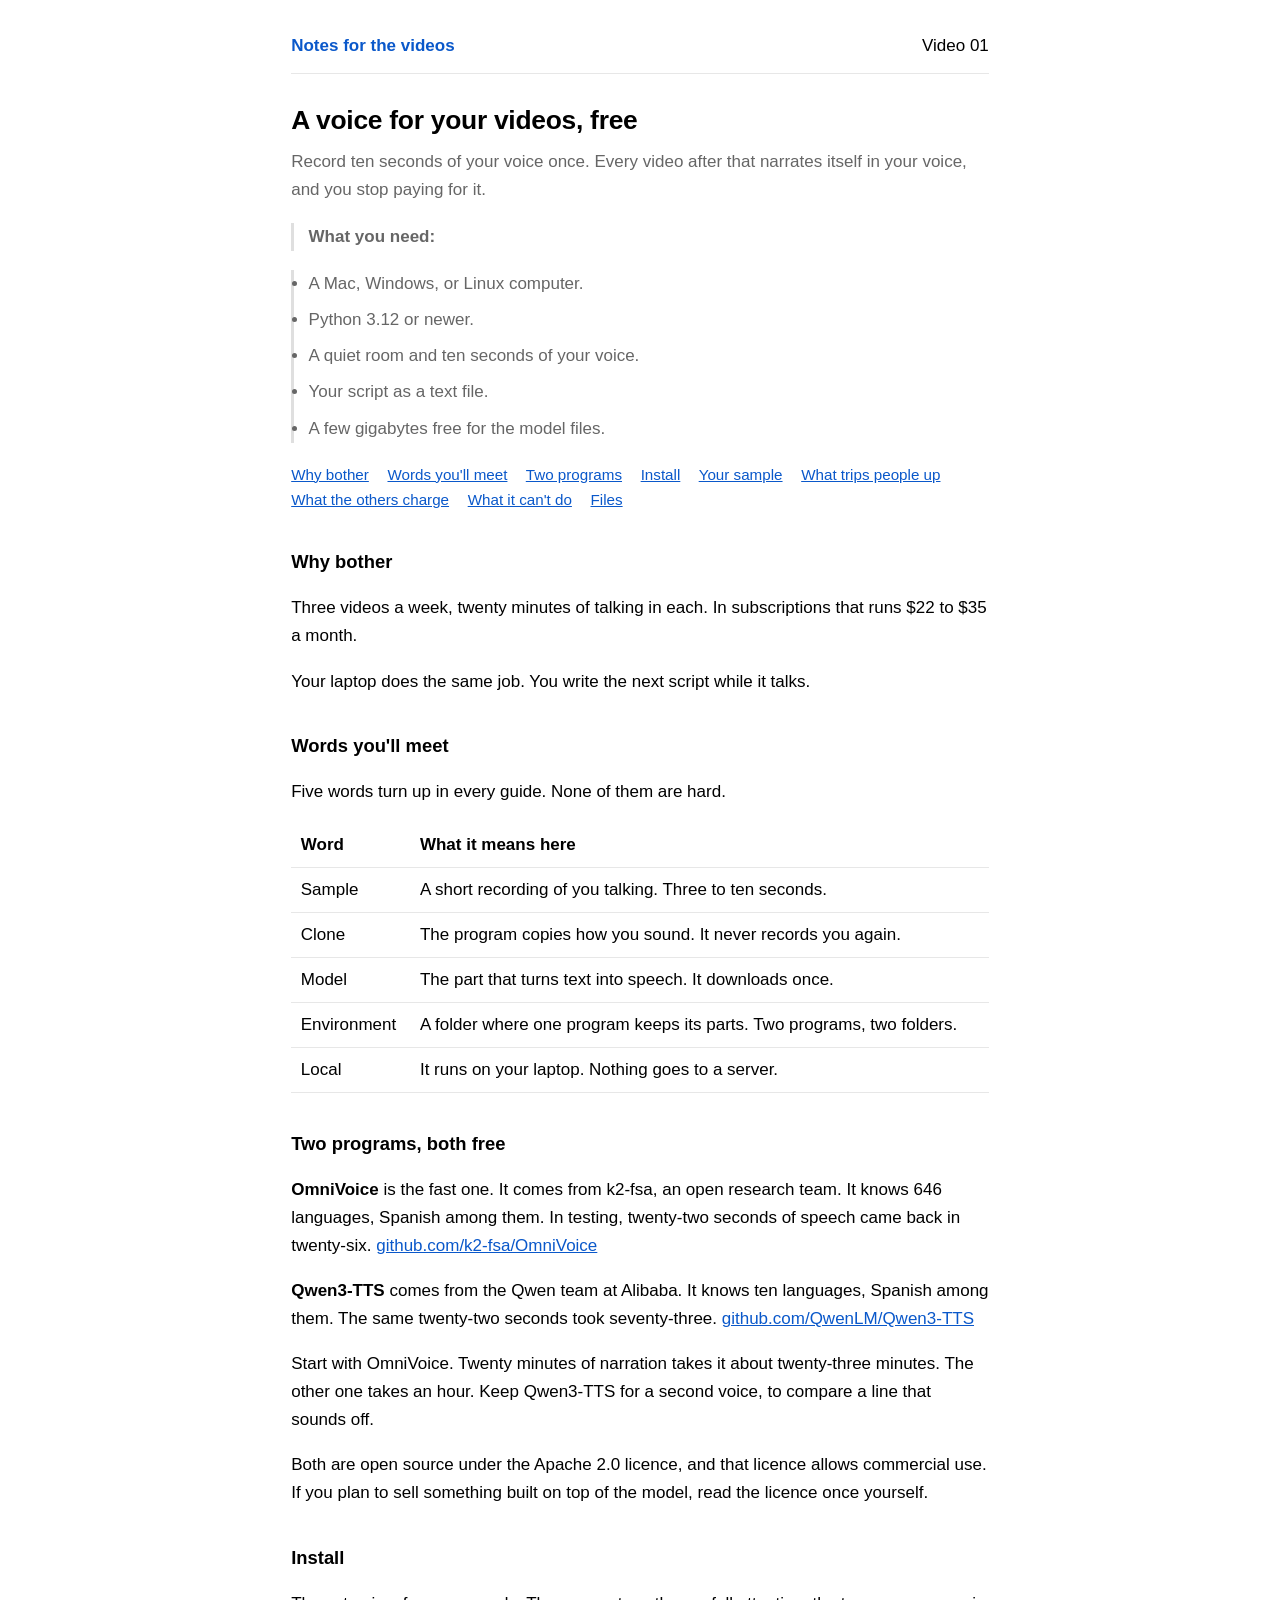
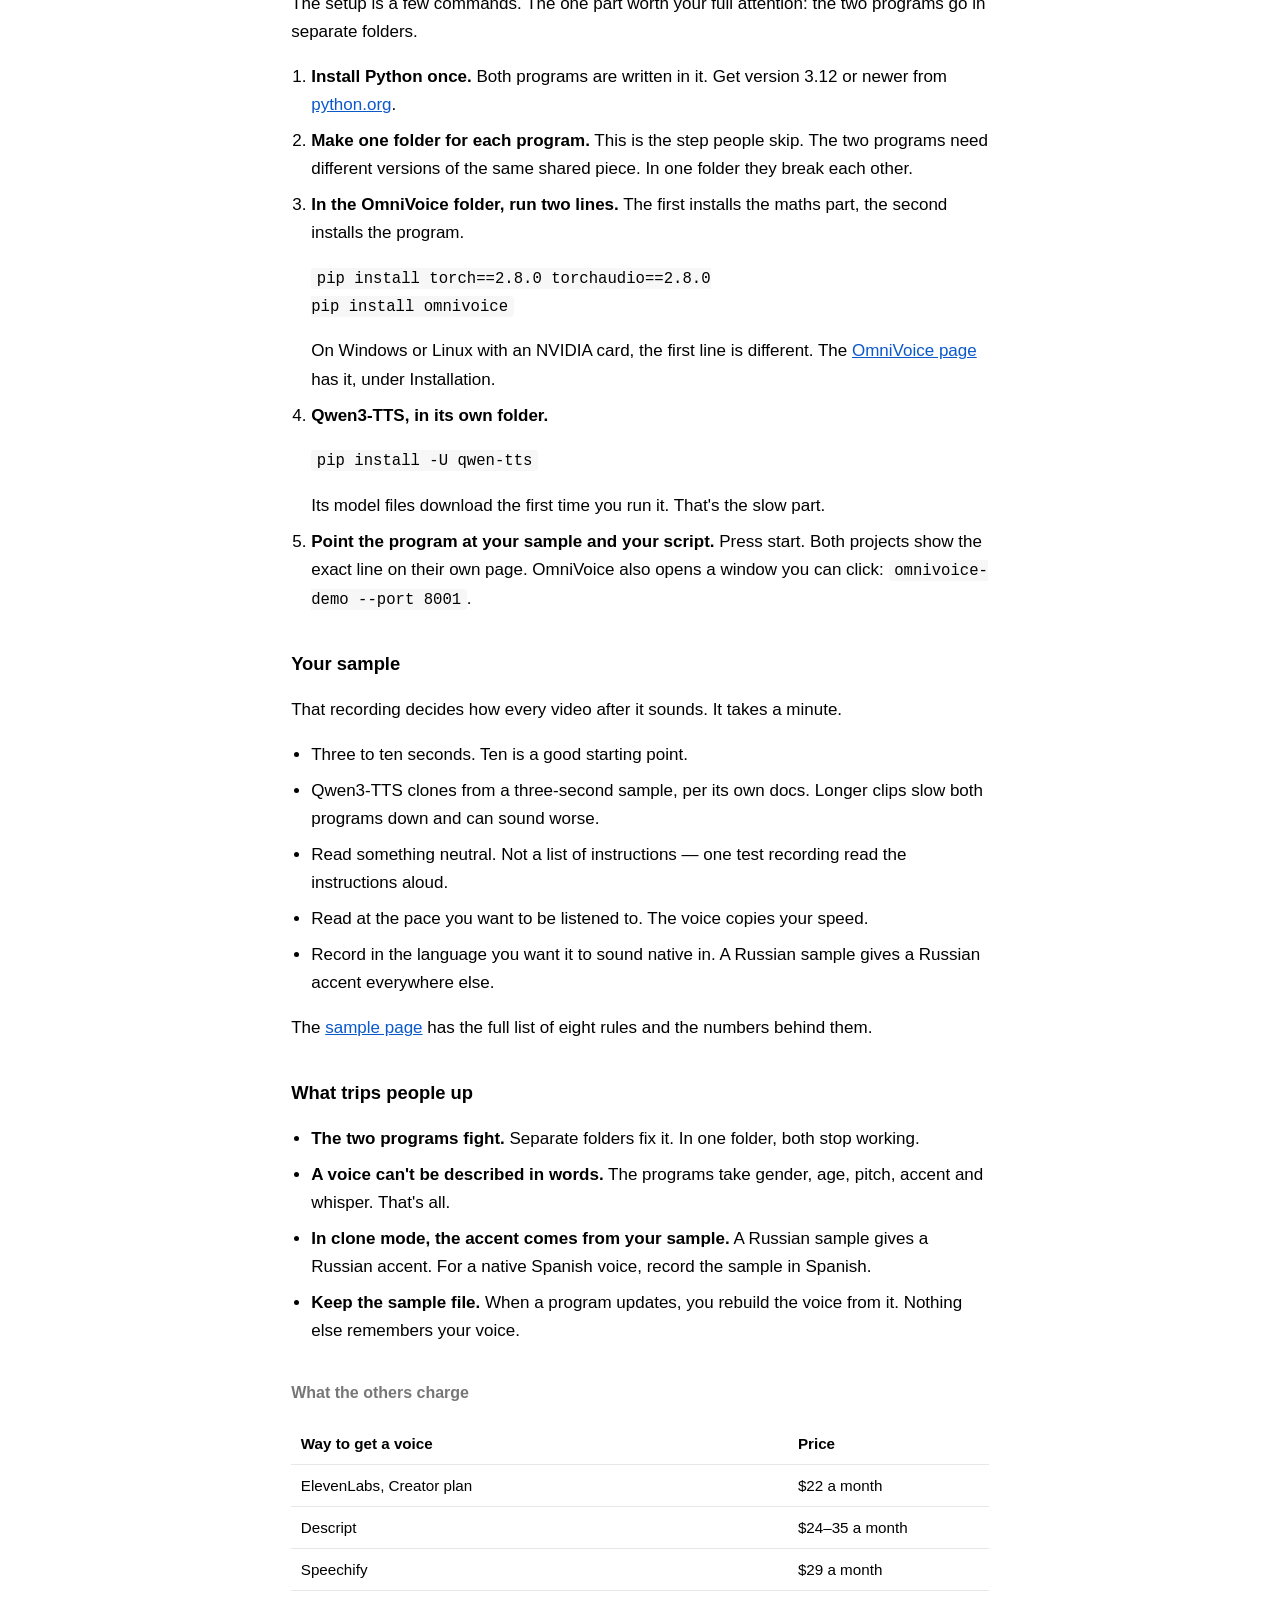
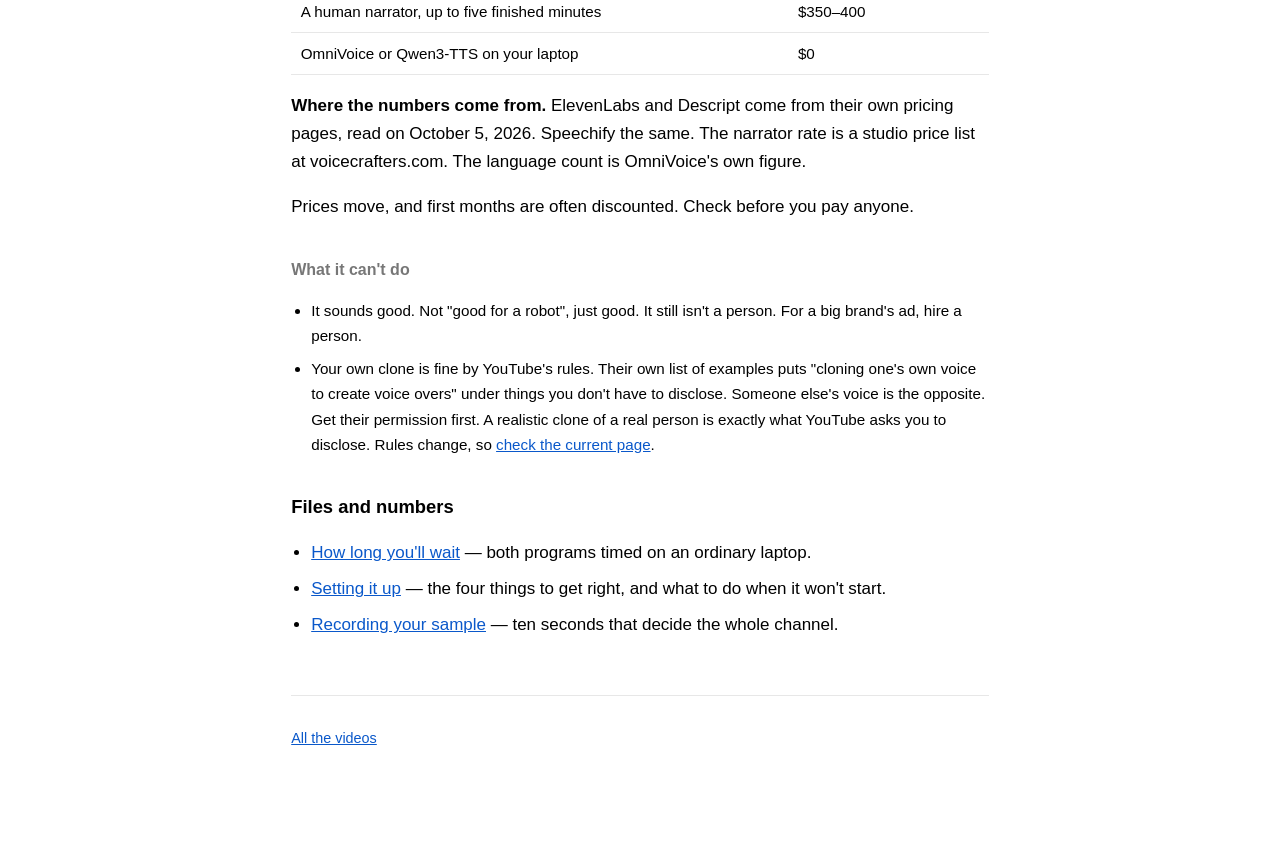
==== v/01-local-voice/index.html @ dc4ec2ea "Licence line: say what Apache 2.0 allows instead of a flat promise" ====
<!DOCTYPE html>
<html lang="en">
<head>
<meta charset="utf-8">
<meta name="viewport" content="width=device-width, initial-scale=1">
<title>A voice for your videos, free</title>
<meta name="description" content="Record ten seconds of your voice once. Every video after that narrates itself in your voice, with no monthly fee.">
<link rel="stylesheet" href="../../style.css">
</head>
<body>
<header class="site">
  <a class="home" href="../../">Notes for the videos</a>
  <span class="lead">Video 01</span>
</header>

<h1>A voice for your videos, free</h1>
<p class="lead">Record ten seconds of your voice once. Every video after that narrates itself in your
voice, and you stop paying for it.</p>

<p class="note"><strong>What you need:</strong></p>
<ul class="note">
  <li>A Mac, Windows, or Linux computer.</li>
  <li>Python 3.12 or newer.</li>
  <li>A quiet room and ten seconds of your voice.</li>
  <li>Your script as a text file.</li>
  <li>A few gigabytes free for the model files.</li>
</ul>

<nav class="toc">
  <a href="#why">Why bother</a>
  <a href="#words">Words you'll meet</a>
  <a href="#programs">Two programs</a>
  <a href="#install">Install</a>
  <a href="#sample">Your sample</a>
  <a href="#trip">What trips people up</a>
  <a href="#money">What the others charge</a>
  <a href="#cant">What it can't do</a>
  <a href="#files">Files</a>
</nav>

<h2 id="why">Why bother</h2>
<p>Three videos a week, twenty minutes of talking in each. In subscriptions that runs $22 to $35 a
month.</p>
<p>Your laptop does the same job. You write the next script while it talks.</p>

<h2 id="words">Words you'll meet</h2>
<p>Five words turn up in every guide. None of them are hard.</p>
<table>
  <tr><th>Word</th><th>What it means here</th></tr>
  <tr><td>Sample</td><td>A short recording of you talking. Three to ten seconds.</td></tr>
  <tr><td>Clone</td><td>The program copies how you sound. It never records you again.</td></tr>
  <tr><td>Model</td><td>The part that turns text into speech. It downloads once.</td></tr>
  <tr><td>Environment</td><td>A folder where one program keeps its parts. Two programs, two folders.</td></tr>
  <tr><td>Local</td><td>It runs on your laptop. Nothing goes to a server.</td></tr>
</table>

<h2 id="programs">Two programs, both free</h2>
<p><strong>OmniVoice</strong> is the fast one. It comes from k2-fsa, an open research team. It knows
646 languages, Spanish among them. In testing, twenty-two seconds of speech came back in twenty-six.
<a href="https://github.com/k2-fsa/OmniVoice">github.com/k2-fsa/OmniVoice</a></p>
<p><strong>Qwen3-TTS</strong> comes from the Qwen team at Alibaba. It knows ten languages, Spanish
among them. The same twenty-two seconds took seventy-three.
<a href="https://github.com/QwenLM/Qwen3-TTS">github.com/QwenLM/Qwen3-TTS</a></p>
<p>Start with OmniVoice. Twenty minutes of narration takes it about twenty-three minutes. The other
one takes an hour. Keep Qwen3-TTS for a second voice, to compare a line that sounds off.</p>
<p>Both are open source under the Apache 2.0 licence, and that licence allows commercial use. If you plan to sell something built on top of the model, read the licence once yourself.</p>

<h2 id="install">Install</h2>
<p>The setup is a few commands. The one part worth your full attention: the two programs go in separate folders.</p>
<ol>
  <li><strong>Install Python once.</strong> Both programs are written in it. Get version 3.12 or newer
      from <a href="https://www.python.org/downloads/">python.org</a>.</li>
  <li><strong>Make one folder for each program.</strong> This is the step people skip. The two programs
      need different versions of the same shared piece. In one folder they break each other.</li>
  <li><strong>In the OmniVoice folder, run two lines.</strong> The first installs the maths part, the
      second installs the program.
      <pre><code>pip install torch==2.8.0 torchaudio==2.8.0
pip install omnivoice</code></pre>
      On Windows or Linux with an NVIDIA card, the first line is different. The
      <a href="https://github.com/k2-fsa/OmniVoice">OmniVoice page</a> has it, under Installation.</li>
  <li><strong>Qwen3-TTS, in its own folder.</strong>
      <pre><code>pip install -U qwen-tts</code></pre>
      Its model files download the first time you run it. That's the slow part.</li>
  <li><strong>Point the program at your sample and your script.</strong> Press start. Both projects show the exact line on their own page. OmniVoice also opens a window you can click: <code>omnivoice-demo --port 8001</code>.</li>
</ol>

<h2 id="sample">Your sample</h2>
<p>That recording decides how every video after it sounds. It takes a minute.</p>
<ul>
  <li>Three to ten seconds. Ten is a good starting point.</li>
  <li>Qwen3-TTS clones from a three-second sample, per its own docs. Longer clips slow both programs
      down and can sound worse.</li>
  <li>Read something neutral. Not a list of instructions — one test recording read the instructions
      aloud.</li>
  <li>Read at the pace you want to be listened to. The voice copies your speed.</li>
  <li>Record in the language you want it to sound native in. A Russian sample gives a Russian accent
      everywhere else.</li>
</ul>
<p>The <a href="files/voice-clone.html">sample page</a> has the full list of eight rules and the numbers
behind them.</p>

<h2 id="trip">What trips people up</h2>
<ul>
  <li><strong>The two programs fight.</strong> Separate folders fix it. In one folder, both stop
      working.</li>
  <li><strong>A voice can't be described in words.</strong> The programs take gender, age, pitch,
      accent and whisper. That's all.</li>
  <li><strong>In clone mode, the accent comes from your sample.</strong> A Russian sample gives a Russian accent. For a native Spanish voice, record the sample in Spanish.</li>
  <li><strong>Keep the sample file.</strong> When a program updates, you rebuild the voice from it.
      Nothing else remembers your voice.</li>
</ul>

<h2 id="money" class="minor">What the others charge</h2>
<table>
  <tr><th>Way to get a voice</th><th>Price</th></tr>
  <tr><td>ElevenLabs, Creator plan</td><td>$22 a month</td></tr>
  <tr><td>Descript</td><td>$24–35 a month</td></tr>
  <tr><td>Speechify</td><td>$29 a month</td></tr>
  <tr><td>A human narrator, up to five finished minutes</td><td>$350–400</td></tr>
  <tr><td>OmniVoice or Qwen3-TTS on your laptop</td><td>$0</td></tr>
</table>
<p><strong>Where the numbers come from.</strong> ElevenLabs and Descript come from their own pricing
pages, read on October 5, 2026. Speechify the same. The narrator rate is a studio price list at
voicecrafters.com. The language count is OmniVoice's own figure.</p>
<p>Prices move, and first months are often discounted. Check before you pay anyone.</p>

<h2 id="cant" class="minor">What it can't do</h2>
<ul>
  <li>It sounds good. Not "good for a robot", just good. It still isn't a person. For a big brand's
      ad, hire a person.</li>
  <li>Your own clone is fine by YouTube's rules. Their own list of examples puts "cloning one's own
      voice to create voice overs" under things you don't have to disclose. Someone else's voice is the
      opposite. Get their permission first. A realistic clone of a real person is exactly what
      YouTube asks you to disclose. Rules change, so
      <a href="https://support.google.com/youtube/answer/14328491">check the current page</a>.</li>
</ul>

<h2 id="files">Files and numbers</h2>
<ul>
  <li><a href="files/measurements.html">How long you'll wait</a> — both programs timed on an ordinary laptop.</li>
  <li><a href="files/setup.html">Setting it up</a> — the four things to get right, and what to do when it won't start.</li>
  <li><a href="files/voice-clone.html">Recording your sample</a> — ten seconds that decide the whole channel.</li>
</ul>

<footer class="site">
  <p><a href="../../">All the videos</a></p>
</footer>
</body>
</html>
---- style.css ----
/* Shared styles for the video pages */
:root { color-scheme: light dark; }
* { box-sizing: border-box; }
body { margin: 0 auto; max-width: 46rem; padding: 2rem 1.2rem 5rem;
       font: 17px/1.65 -apple-system, BlinkMacSystemFont, "Segoe UI", Roboto, sans-serif; }
h1 { font-size: 1.65rem; margin: 0 0 .3rem; letter-spacing: -.01em; }
h2 { font-size: 1.15rem; margin-top: 2.2rem; }
p.lead { color: #666; margin-top: .2rem; }
table { border-collapse: collapse; width: 100%; margin: 1rem 0; }
th, td { text-align: left; padding: .5rem .6rem; border-bottom: 1px solid #8883; }
th { font-weight: 600; }
code { background: #8881; padding: .1rem .35rem; border-radius: .25rem; font-size: .92em; }
h2.minor { font-size: 1rem; color: #777; }
h2.minor + p, h2.minor + table, h2.minor + ul { font-size: .95rem; }
.note { border-left: 3px solid #8884; padding-left: .9rem; color: #666; margin: 1.2rem 0; }
a { color: #0a58ca; }
ul, ol { padding-left: 1.25rem; }
li { margin: .5rem 0; }
header.site { display: flex; align-items: baseline; justify-content: space-between;
              gap: 1rem; flex-wrap: wrap; border-bottom: 1px solid #8883;
              padding-bottom: .8rem; margin-bottom: 1.6rem; }
header.site a.home { text-decoration: none; font-weight: 600; }
nav.toc { margin: 1.2rem 0 0; font-size: .95rem; color: #666; }
nav.toc a { margin-right: .9rem; white-space: nowrap; }
ul.cards { list-style: none; padding: 0; }
ul.cards li { border: 1px solid #8883; border-radius: .6rem; padding: 1rem 1.1rem; margin: 0 0 .9rem; }
ul.cards a { font-weight: 600; text-decoration: none; }
ul.cards p { margin: .35rem 0 0; color: #666; }
input.search { width: 100%; padding: .6rem .8rem; font: inherit; border: 1px solid #8885;
               border-radius: .5rem; background: transparent; color: inherit; margin: .2rem 0 1.2rem; }
.empty { color: #666; display: none; }
footer.site { margin-top: 3.5rem; padding-top: 1rem; border-top: 1px solid #8883;
              font-size: .9rem; color: #666; }
@media (prefers-color-scheme: dark) {
  body { background: #16181c; color: #e8e8e8; }
  h2.minor { color: #9aa0a6; }
  p.lead, .note, nav.toc, ul.cards p, .empty, footer.site { color: #9aa0a6; }
  a { color: #7ab8ff; }
}
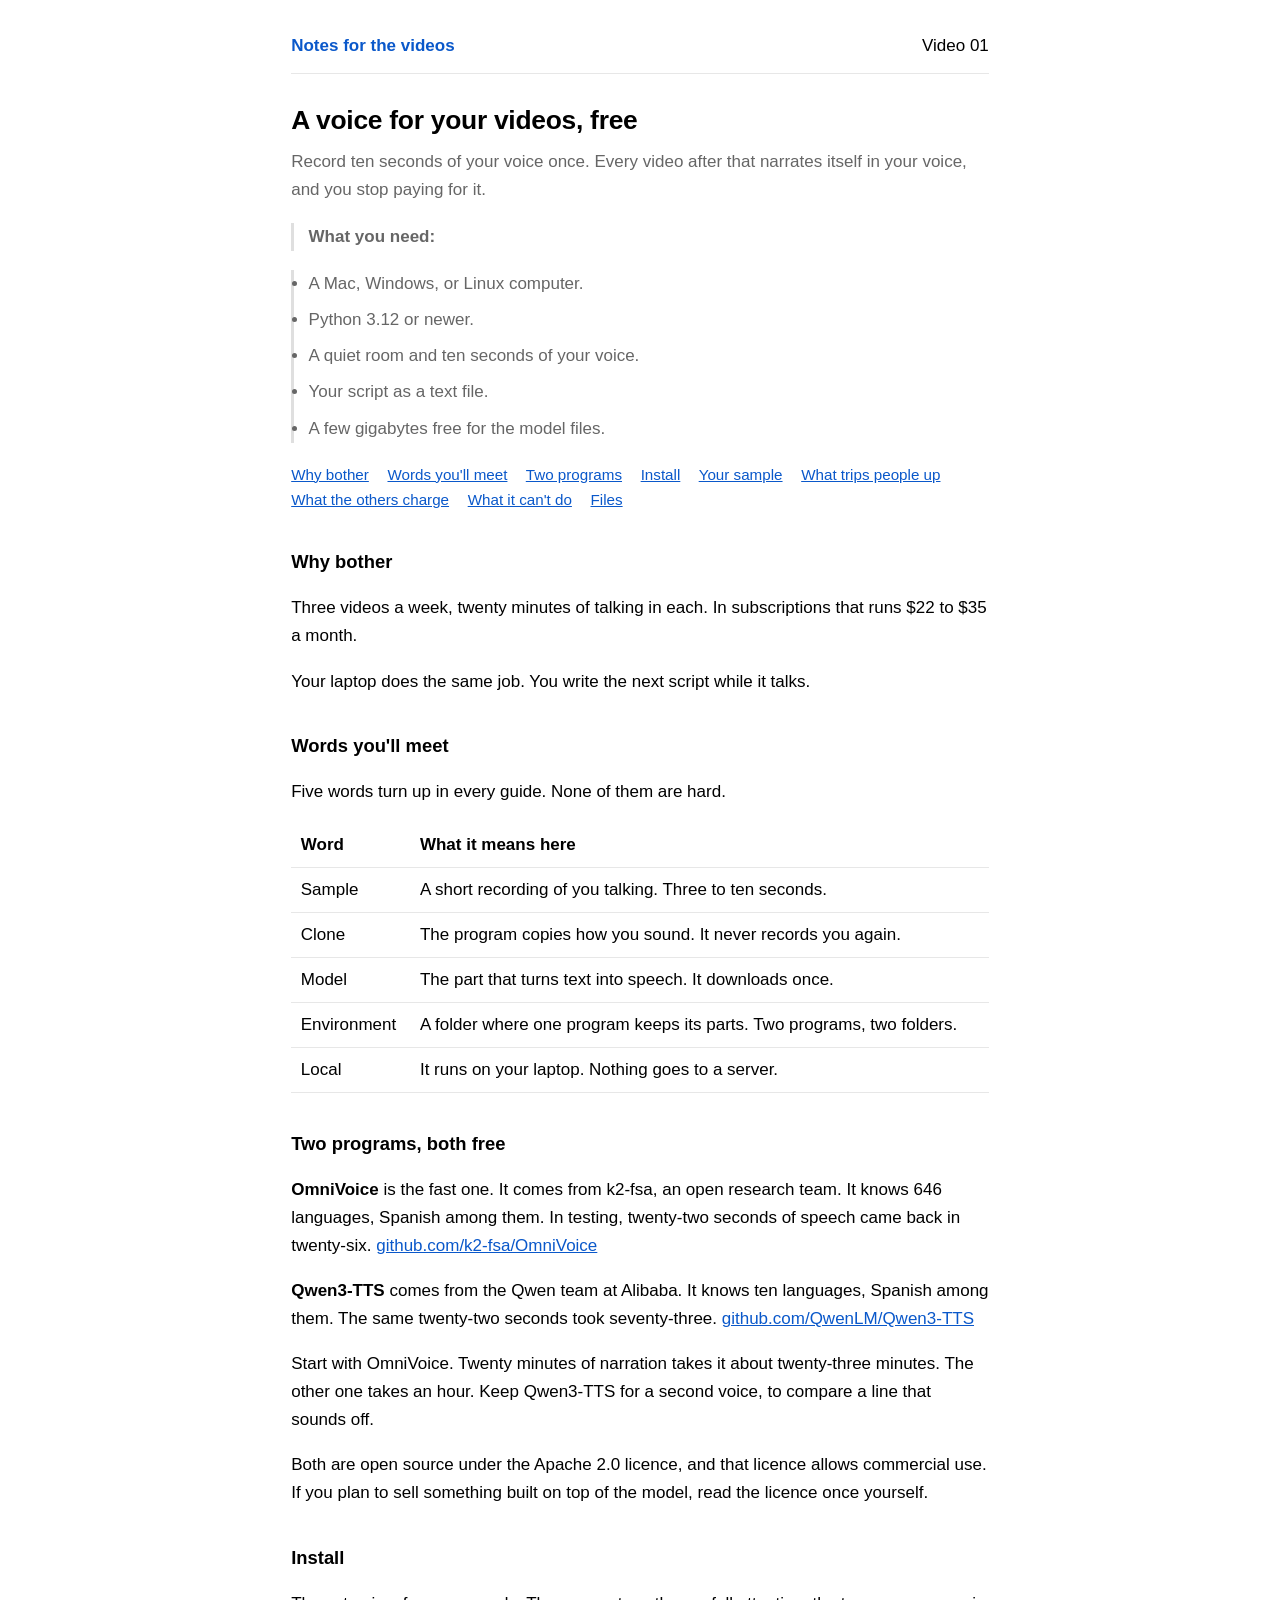
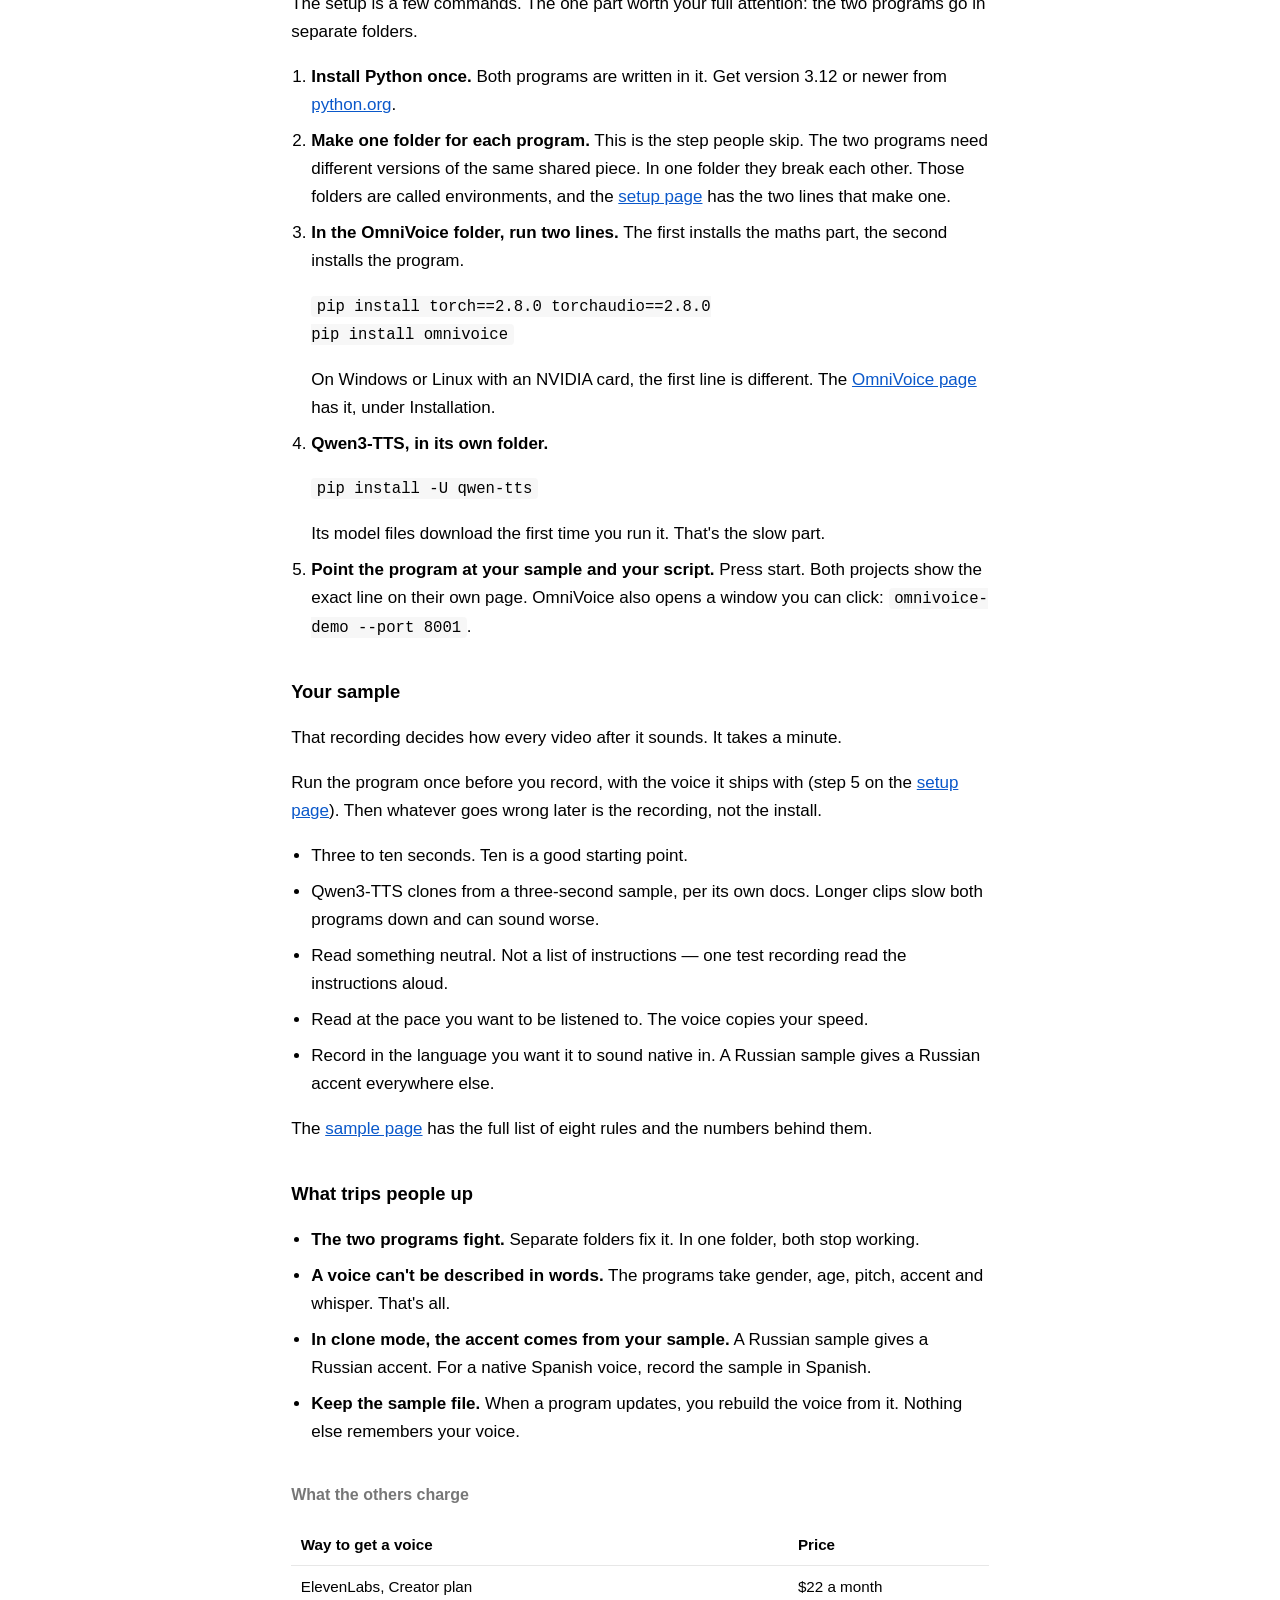
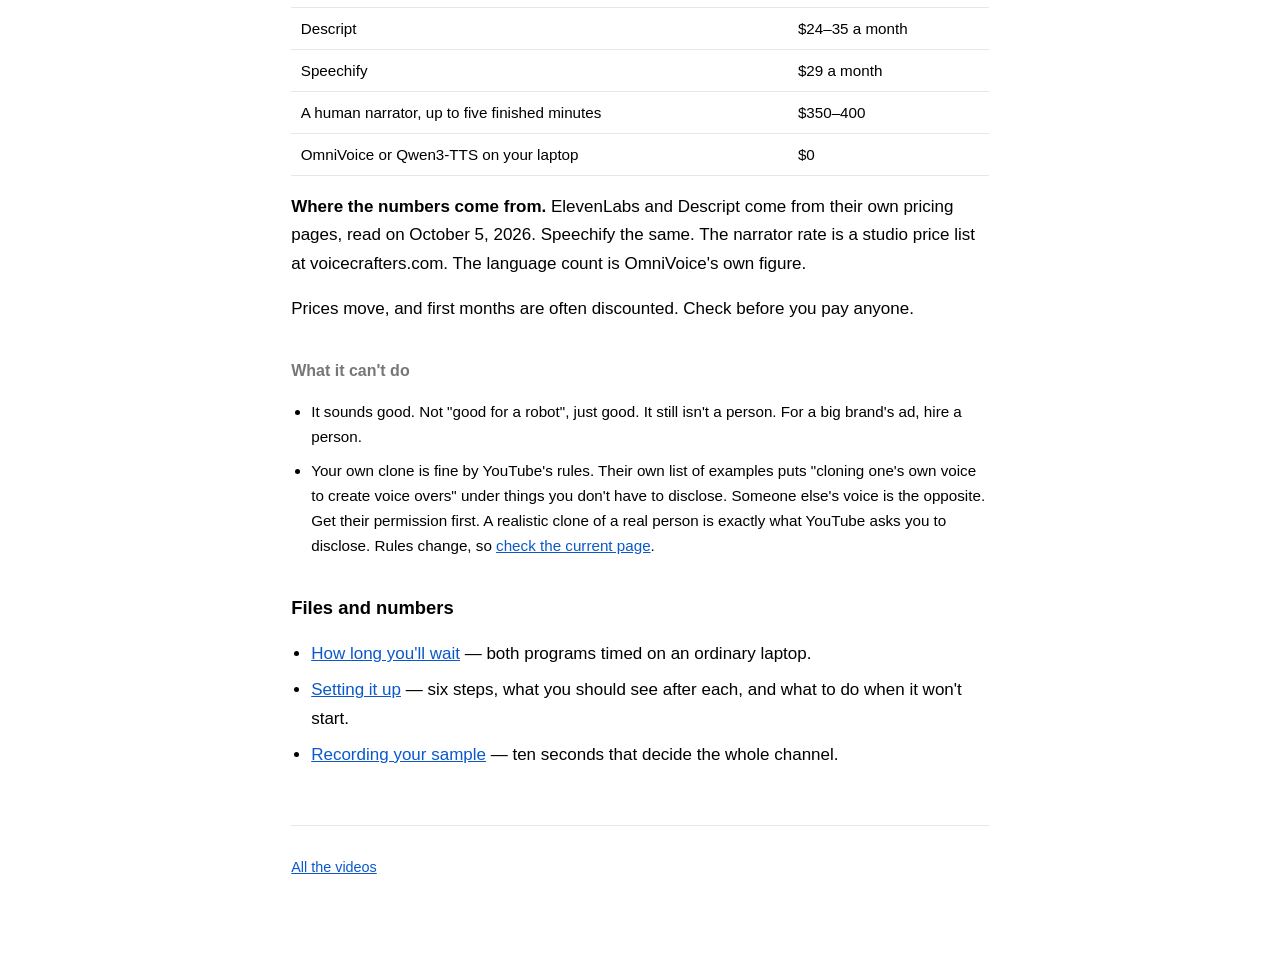
==== commit 43dcbf82: "Setup page: six steps with what you should see, OS split, environment made explicit, first-run befor" ====
--- a/v/01-local-voice/index.html
+++ b/v/01-local-voice/index.html
@@ -71,7 +71,9 @@
   <li><strong>Install Python once.</strong> Both programs are written in it. Get version 3.12 or newer
       from <a href="https://www.python.org/downloads/">python.org</a>.</li>
   <li><strong>Make one folder for each program.</strong> This is the step people skip. The two programs
-      need different versions of the same shared piece. In one folder they break each other.</li>
+      need different versions of the same shared piece. In one folder they break each other. Those
+      folders are called environments, and the <a href="files/setup.html">setup page</a> has the two
+      lines that make one.</li>
   <li><strong>In the OmniVoice folder, run two lines.</strong> The first installs the maths part, the
       second installs the program.
       <pre><code>pip install torch==2.8.0 torchaudio==2.8.0
@@ -86,6 +88,9 @@
 
 <h2 id="sample">Your sample</h2>
 <p>That recording decides how every video after it sounds. It takes a minute.</p>
+<p>Run the program once before you record, with the voice it ships with (step 5 on the
+<a href="files/setup.html">setup page</a>). Then whatever goes wrong later is the recording, not the
+install.</p>
 <ul>
   <li>Three to ten seconds. Ten is a good starting point.</li>
   <li>Qwen3-TTS clones from a three-second sample, per its own docs. Longer clips slow both programs
@@ -138,7 +143,7 @@
 <h2 id="files">Files and numbers</h2>
 <ul>
   <li><a href="files/measurements.html">How long you'll wait</a> — both programs timed on an ordinary laptop.</li>
-  <li><a href="files/setup.html">Setting it up</a> — the four things to get right, and what to do when it won't start.</li>
+  <li><a href="files/setup.html">Setting it up</a> — six steps, what you should see after each, and what to do when it won't start.</li>
   <li><a href="files/voice-clone.html">Recording your sample</a> — ten seconds that decide the whole channel.</li>
 </ul>
 
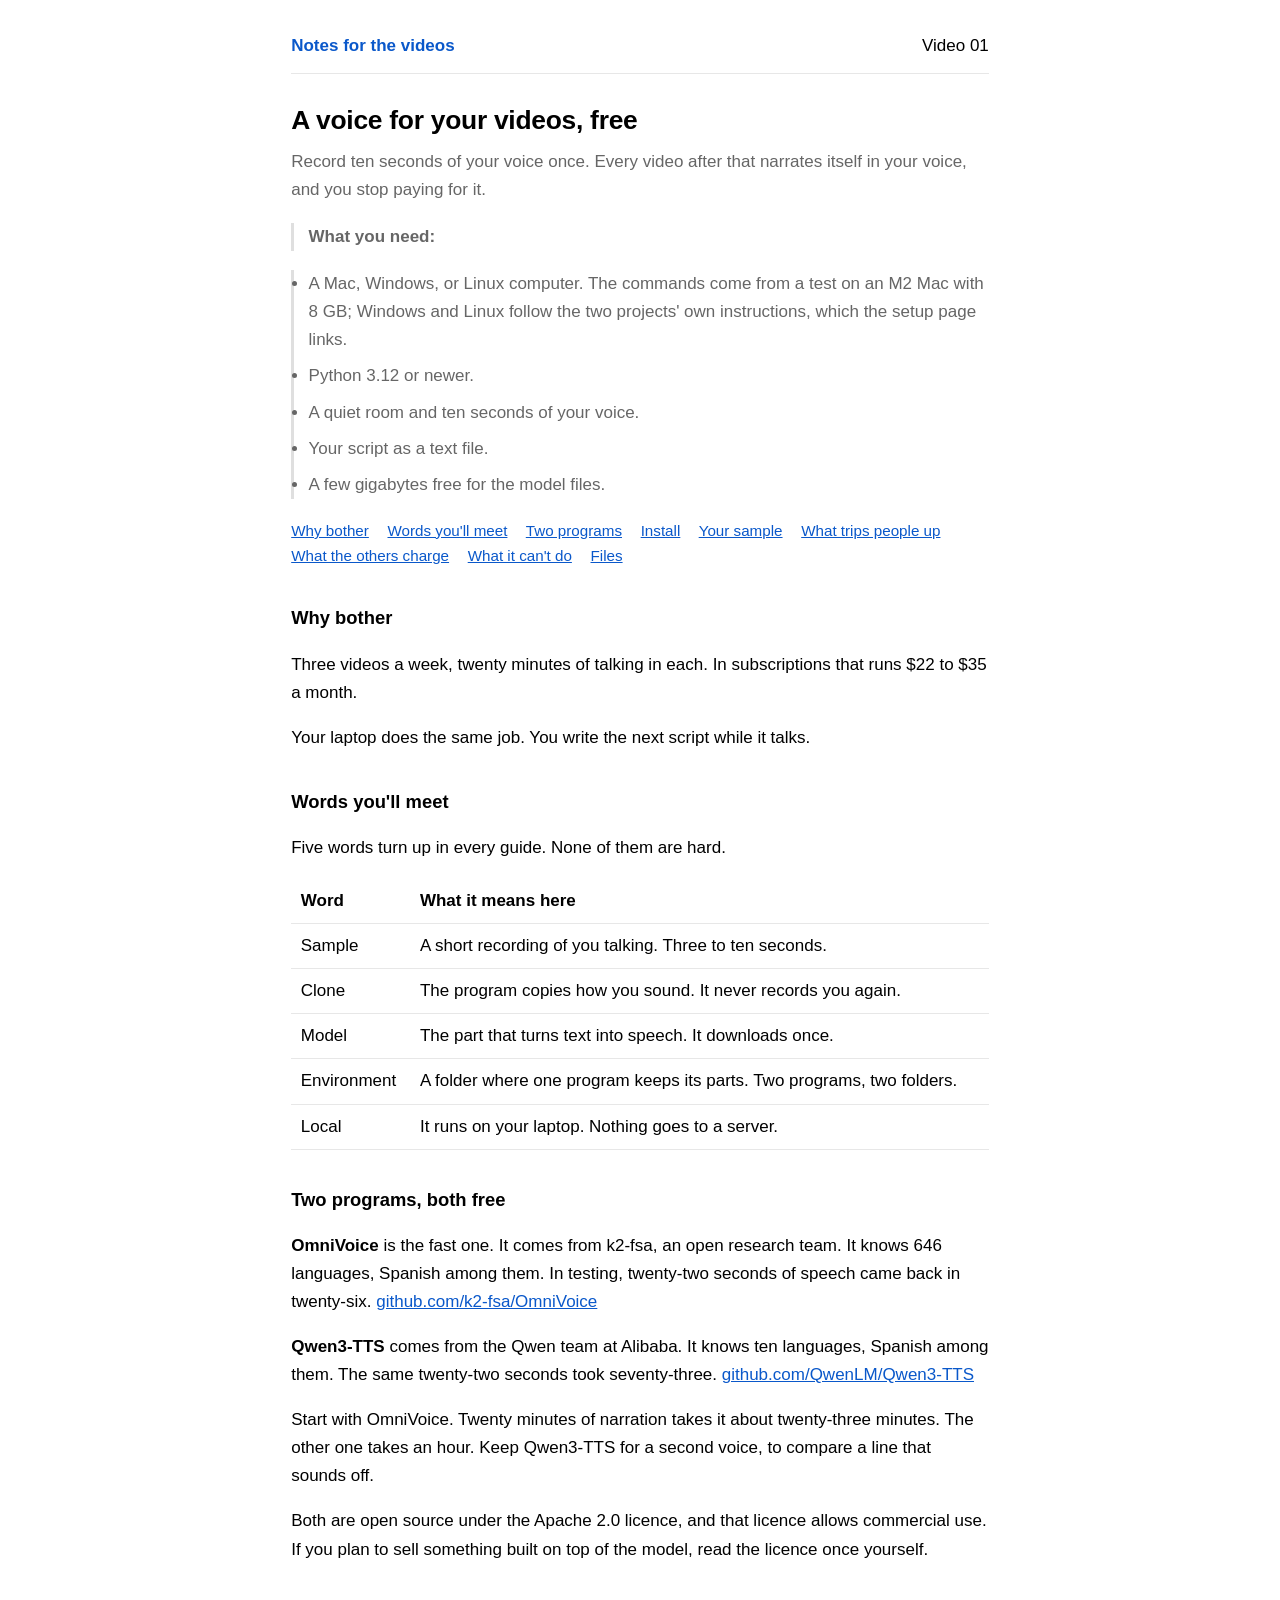
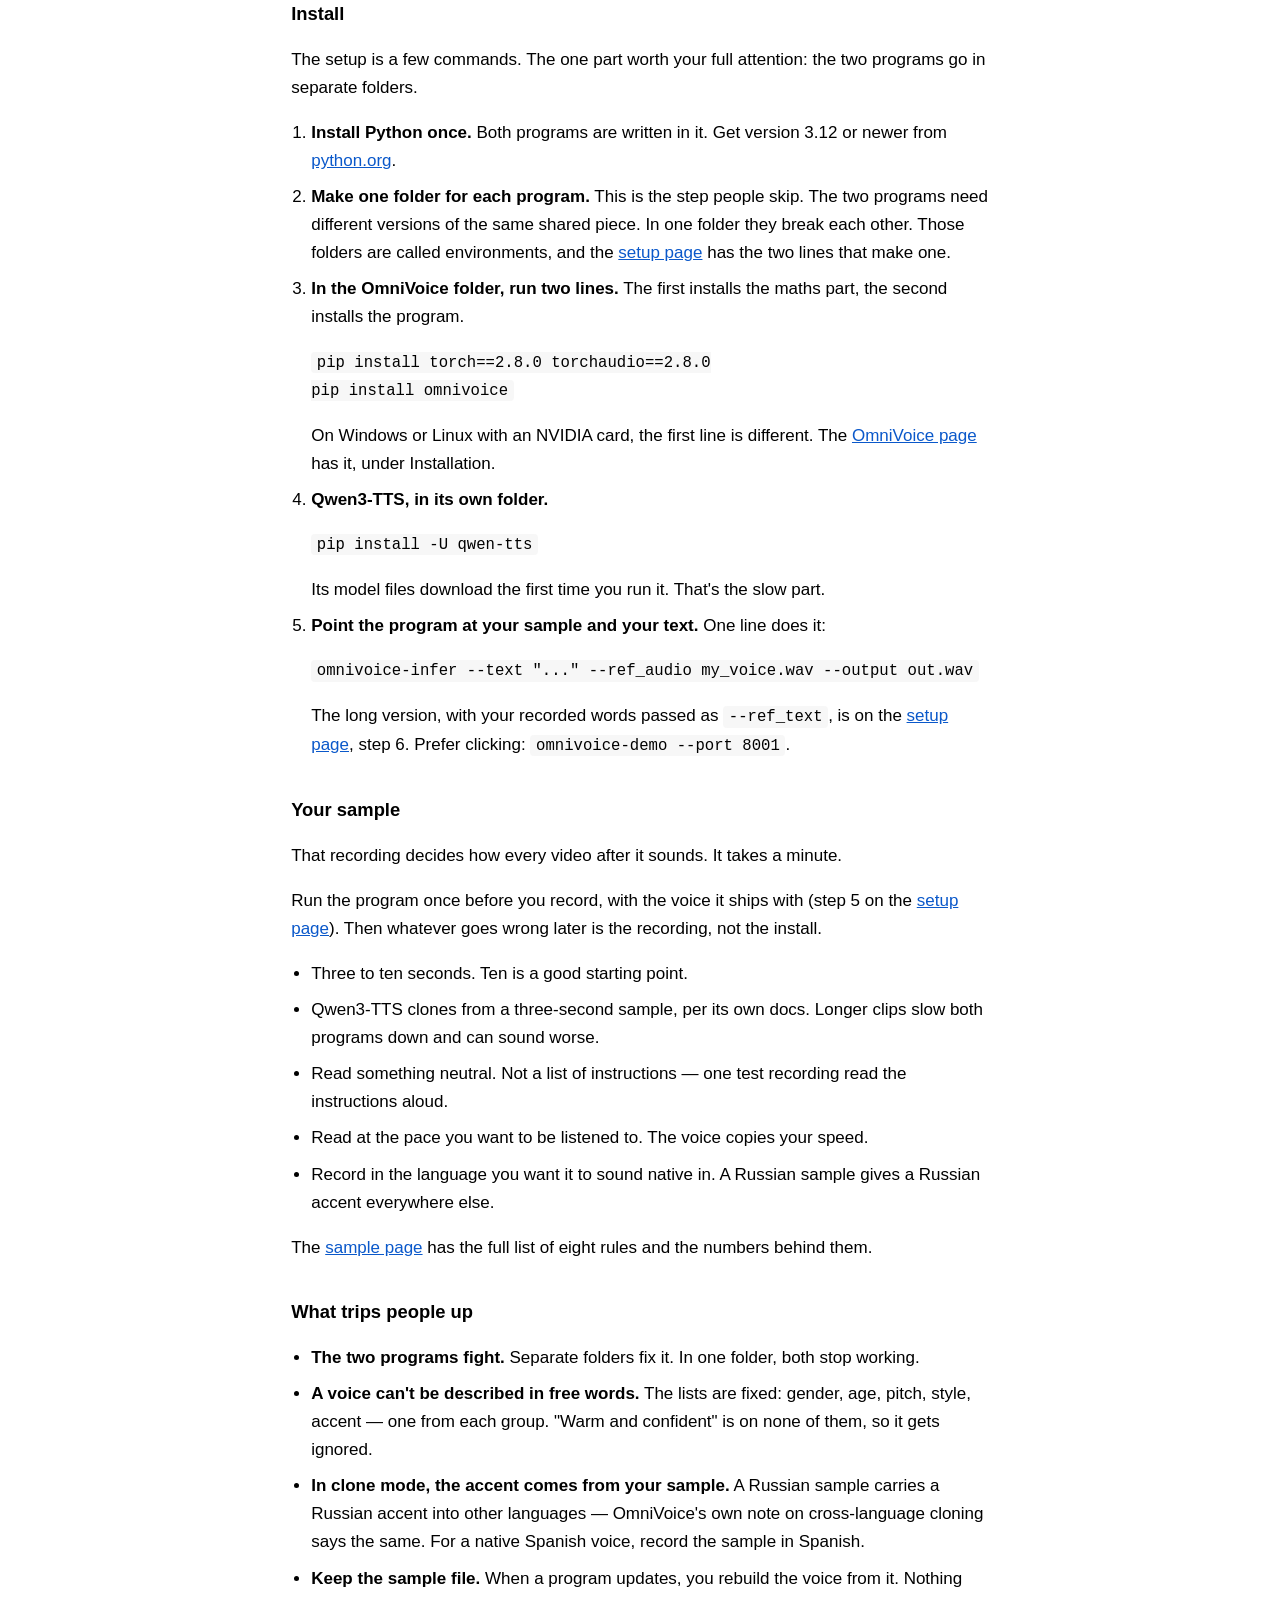
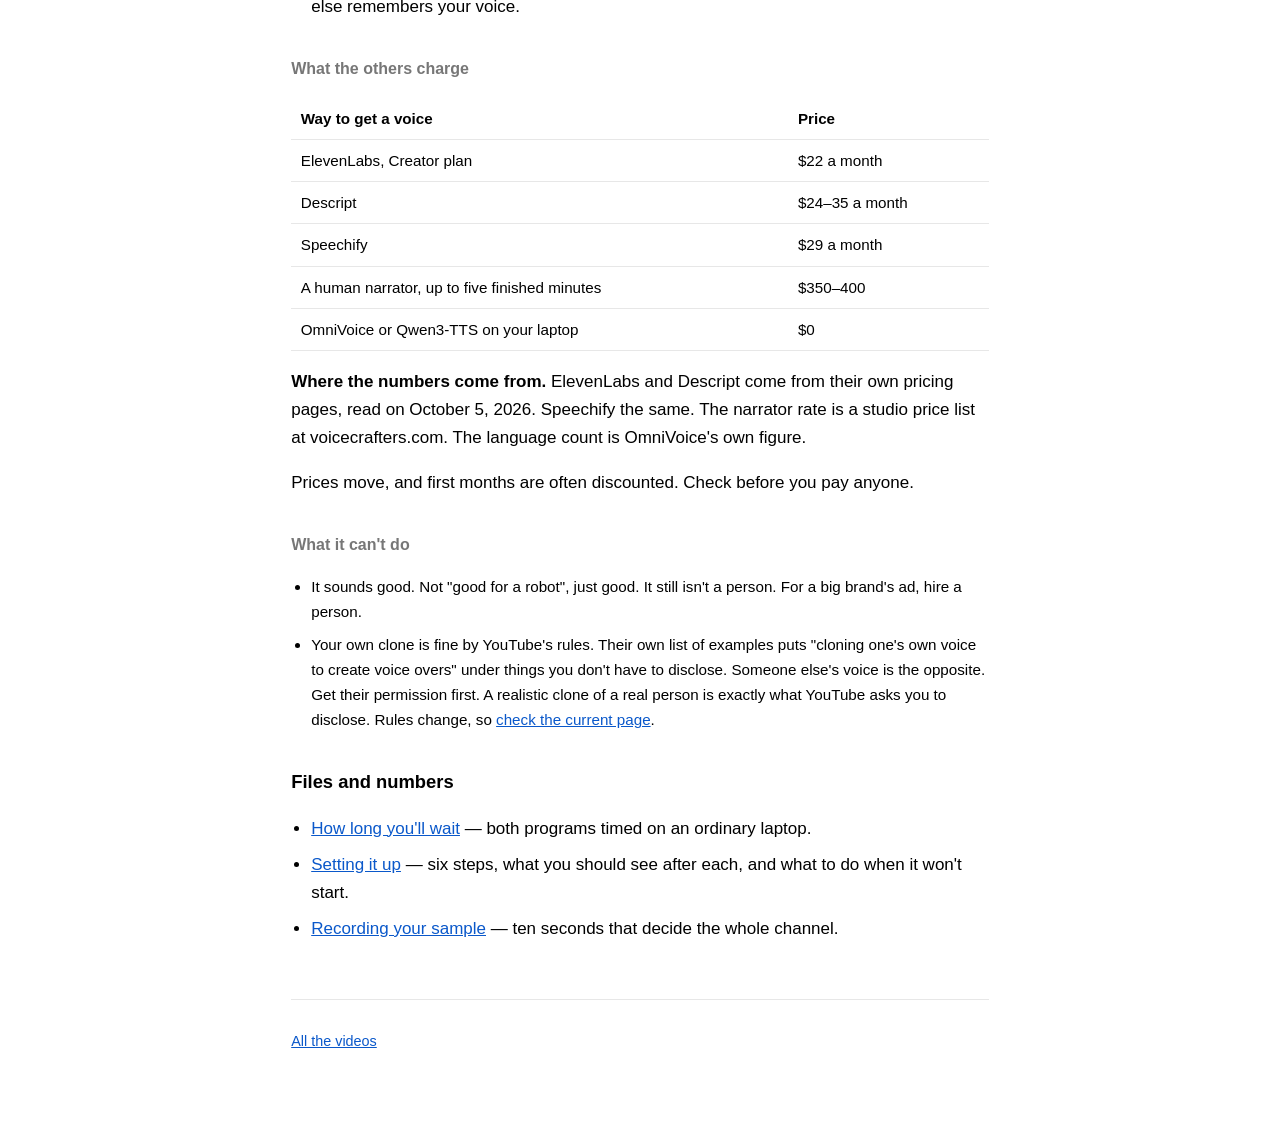
==== commit e4b541b5: "Setup: exact clone command in step 6, random-voice first run in step 5; troubleshooting split; OS ca" ====
--- a/v/01-local-voice/index.html
+++ b/v/01-local-voice/index.html
@@ -19,7 +19,8 @@
 
 <p class="note"><strong>What you need:</strong></p>
 <ul class="note">
-  <li>A Mac, Windows, or Linux computer.</li>
+  <li>A Mac, Windows, or Linux computer. The commands come from a test on an M2 Mac with 8 GB;
+      Windows and Linux follow the two projects' own instructions, which the setup page links.</li>
   <li>Python 3.12 or newer.</li>
   <li>A quiet room and ten seconds of your voice.</li>
   <li>Your script as a text file.</li>
@@ -83,7 +84,10 @@
   <li><strong>Qwen3-TTS, in its own folder.</strong>
       <pre><code>pip install -U qwen-tts</code></pre>
       Its model files download the first time you run it. That's the slow part.</li>
-  <li><strong>Point the program at your sample and your script.</strong> Press start. Both projects show the exact line on their own page. OmniVoice also opens a window you can click: <code>omnivoice-demo --port 8001</code>.</li>
+  <li><strong>Point the program at your sample and your text.</strong> One line does it:
+      <pre><code>omnivoice-infer --text "..." --ref_audio my_voice.wav --output out.wav</code></pre>
+      The long version, with your recorded words passed as <code>--ref_text</code>, is on the
+      <a href="files/setup.html">setup page</a>, step 6. Prefer clicking: <code>omnivoice-demo --port 8001</code>.</li>
 </ol>
 
 <h2 id="sample">Your sample</h2>
@@ -108,9 +112,12 @@
 <ul>
   <li><strong>The two programs fight.</strong> Separate folders fix it. In one folder, both stop
       working.</li>
-  <li><strong>A voice can't be described in words.</strong> The programs take gender, age, pitch,
-      accent and whisper. That's all.</li>
-  <li><strong>In clone mode, the accent comes from your sample.</strong> A Russian sample gives a Russian accent. For a native Spanish voice, record the sample in Spanish.</li>
+  <li><strong>A voice can't be described in free words.</strong> The lists are fixed: gender, age,
+      pitch, style, accent — one from each group. "Warm and confident" is on none of them, so it gets
+      ignored.</li>
+  <li><strong>In clone mode, the accent comes from your sample.</strong> A Russian sample carries a
+      Russian accent into other languages — OmniVoice's own note on cross-language cloning says the
+      same. For a native Spanish voice, record the sample in Spanish.</li>
   <li><strong>Keep the sample file.</strong> When a program updates, you rebuild the voice from it.
       Nothing else remembers your voice.</li>
 </ul>
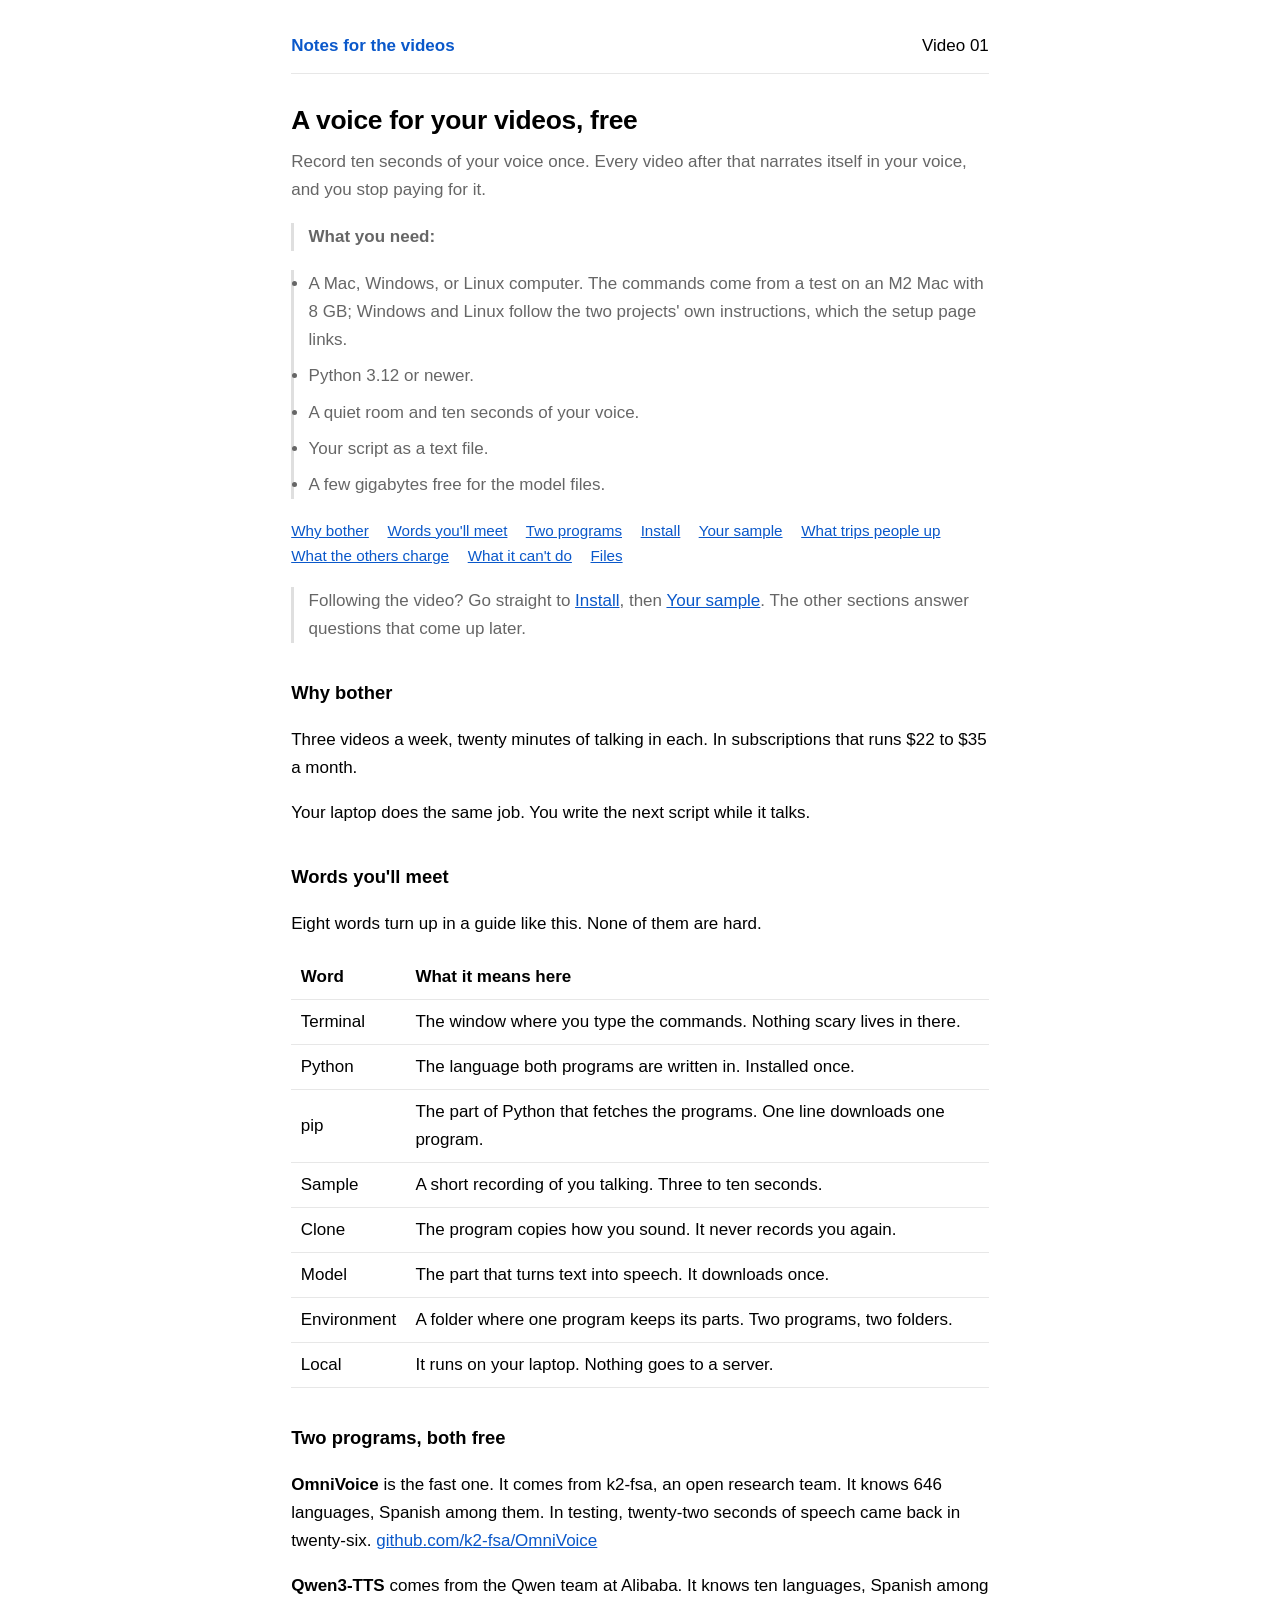
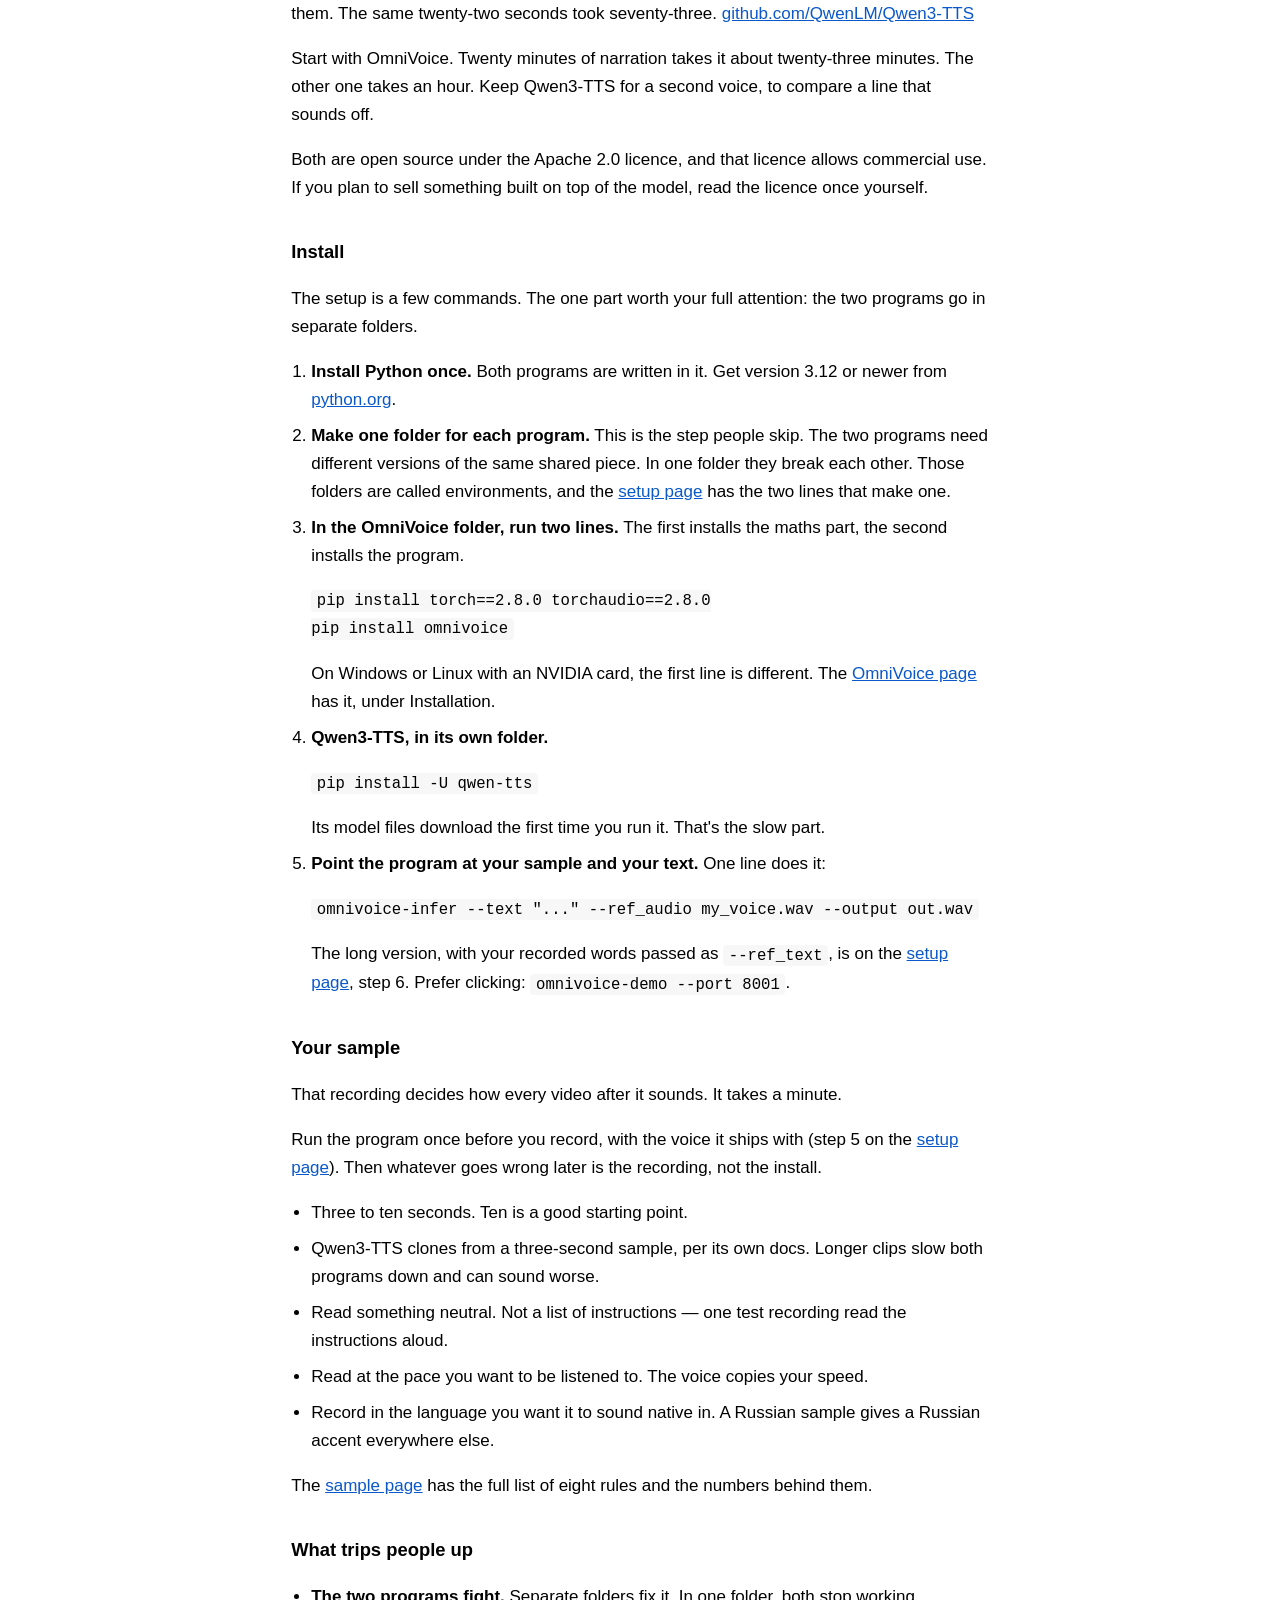
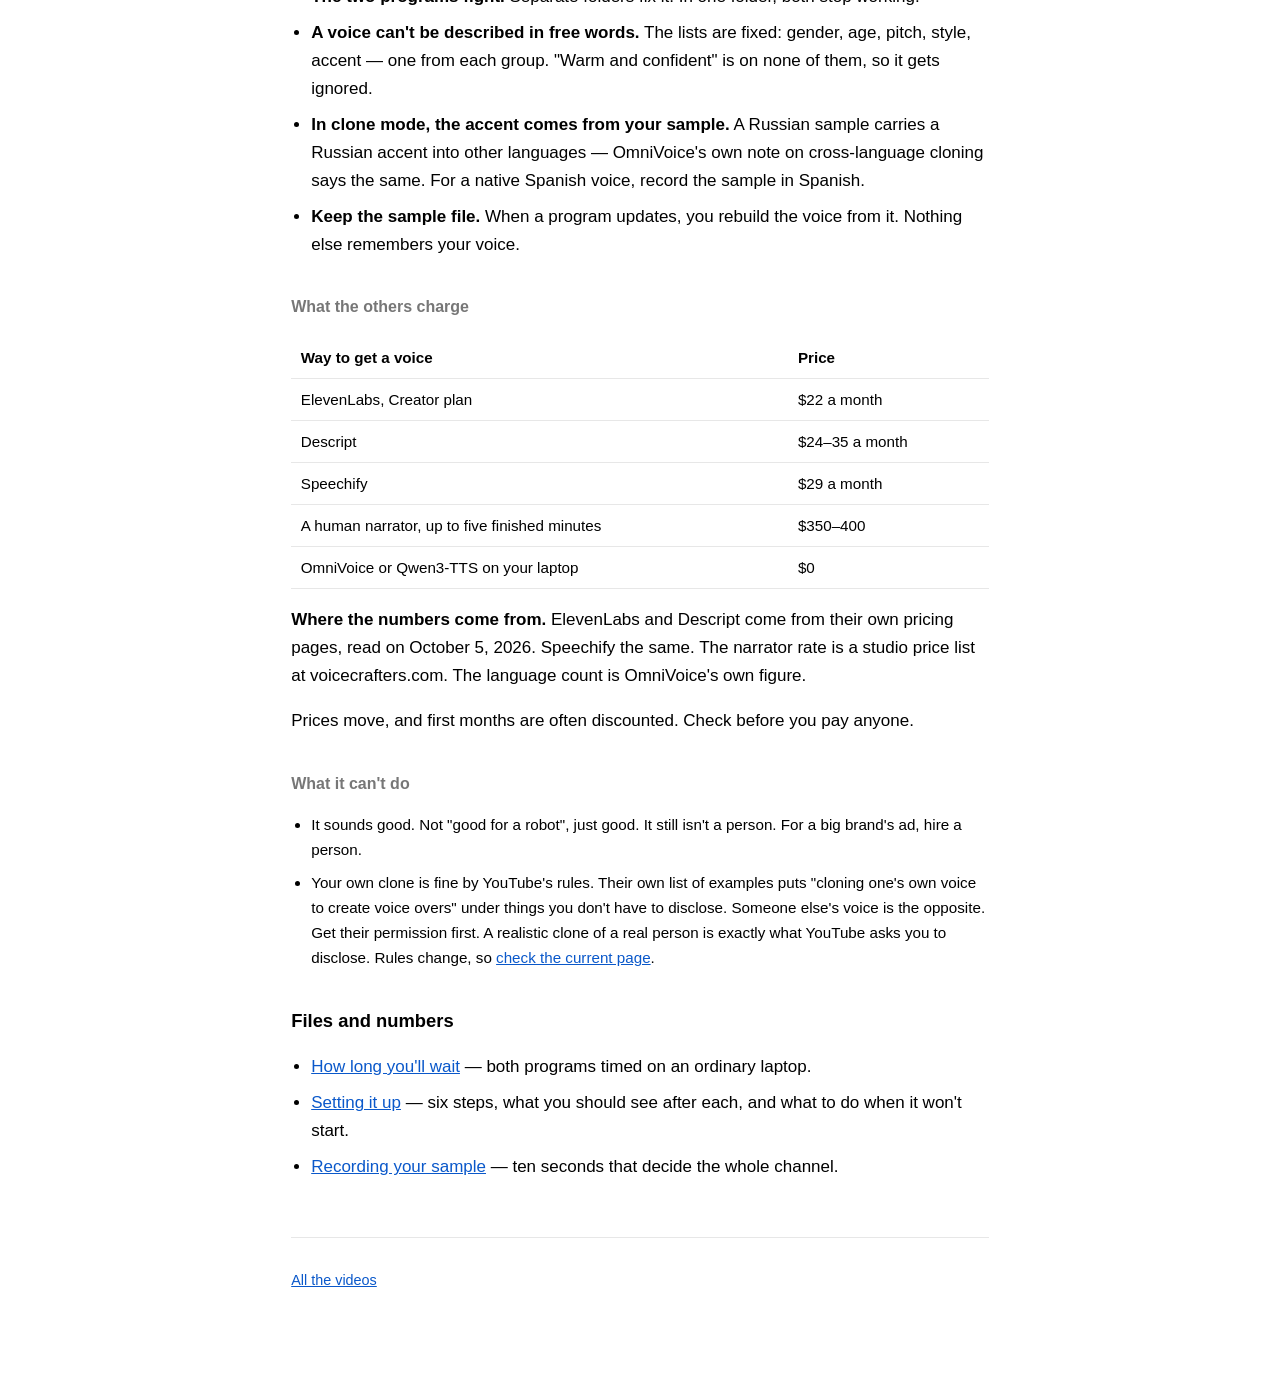
==== commit 8b91fe79: "Setup: how to open a terminal, Python version fork, Windows lines without && and with the execution-" ====
--- a/v/01-local-voice/index.html
+++ b/v/01-local-voice/index.html
@@ -39,15 +39,21 @@
   <a href="#files">Files</a>
 </nav>
 
+<p class="note">Following the video? Go straight to <a href="#install">Install</a>, then
+<a href="#sample">Your sample</a>. The other sections answer questions that come up later.</p>
+
 <h2 id="why">Why bother</h2>
 <p>Three videos a week, twenty minutes of talking in each. In subscriptions that runs $22 to $35 a
 month.</p>
 <p>Your laptop does the same job. You write the next script while it talks.</p>
 
 <h2 id="words">Words you'll meet</h2>
-<p>Five words turn up in every guide. None of them are hard.</p>
+<p>Eight words turn up in a guide like this. None of them are hard.</p>
 <table>
   <tr><th>Word</th><th>What it means here</th></tr>
+  <tr><td>Terminal</td><td>The window where you type the commands. Nothing scary lives in there.</td></tr>
+  <tr><td>Python</td><td>The language both programs are written in. Installed once.</td></tr>
+  <tr><td>pip</td><td>The part of Python that fetches the programs. One line downloads one program.</td></tr>
   <tr><td>Sample</td><td>A short recording of you talking. Three to ten seconds.</td></tr>
   <tr><td>Clone</td><td>The program copies how you sound. It never records you again.</td></tr>
   <tr><td>Model</td><td>The part that turns text into speech. It downloads once.</td></tr>
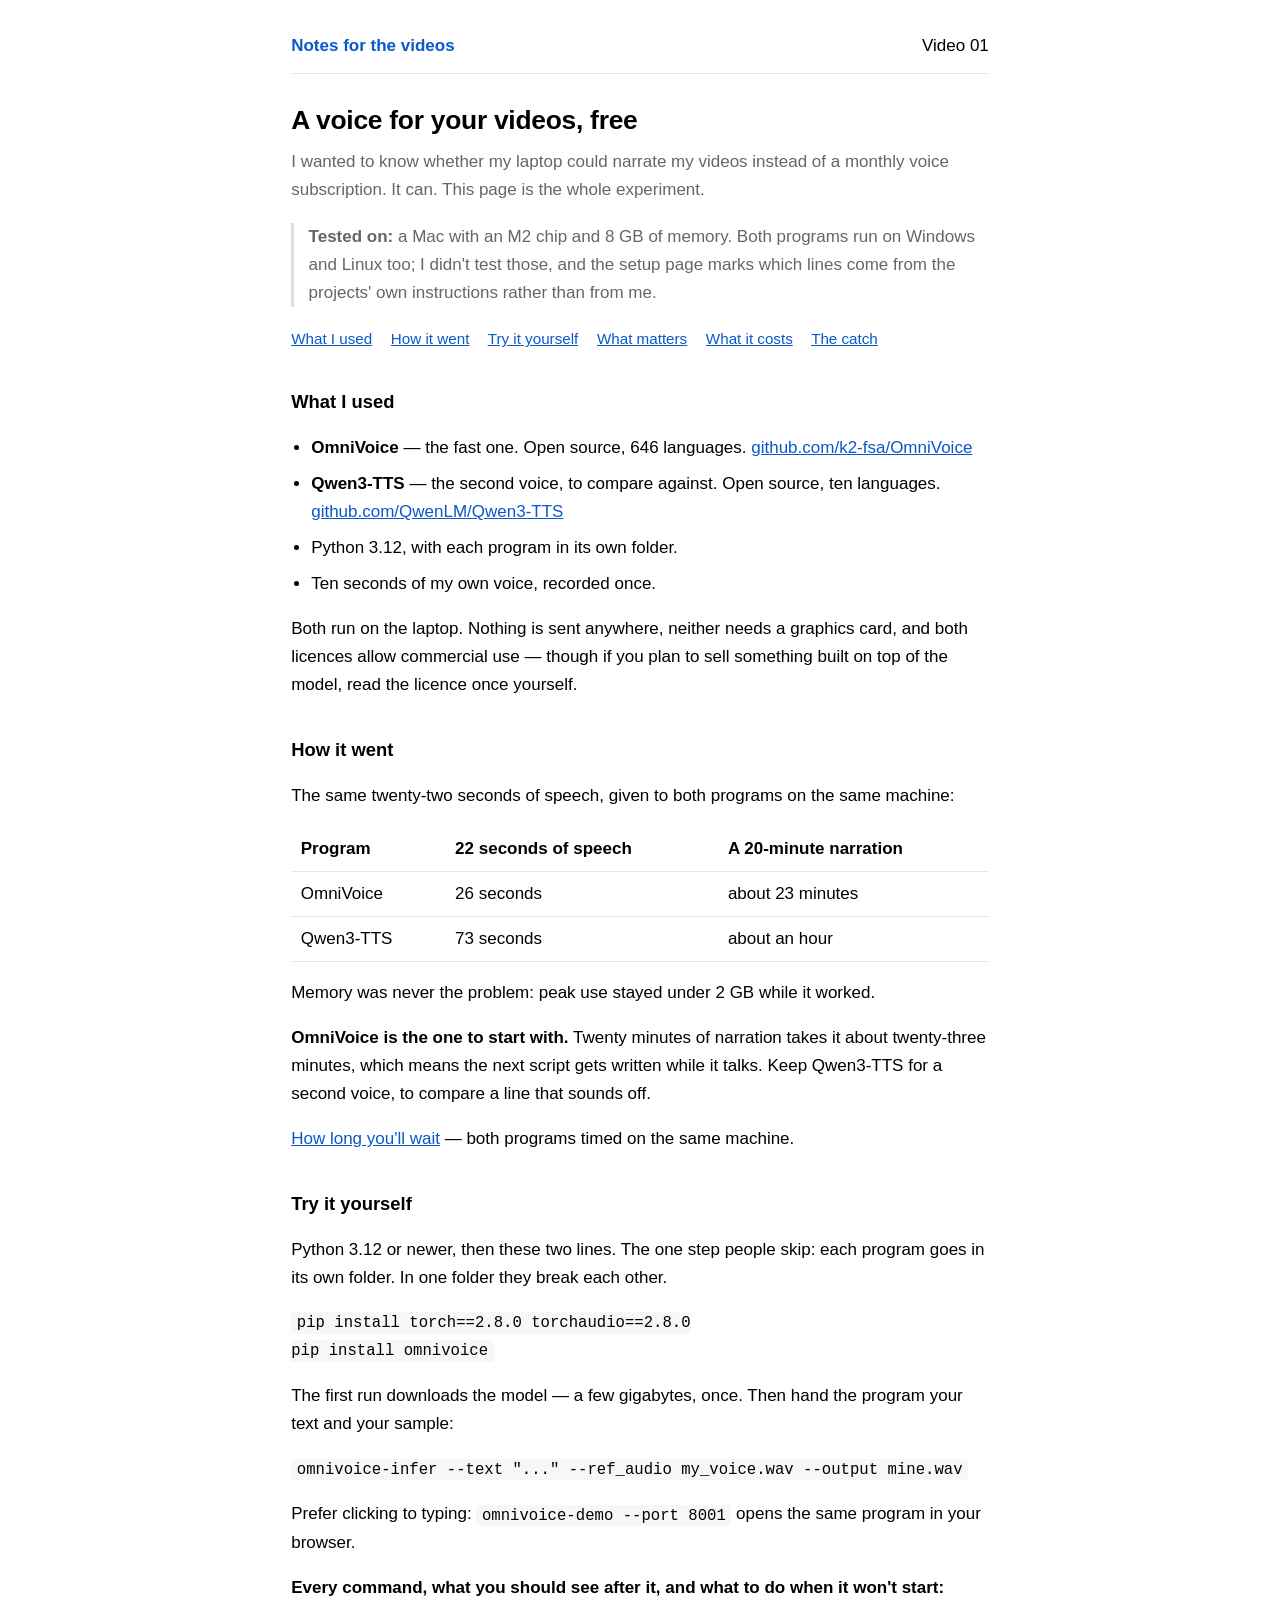
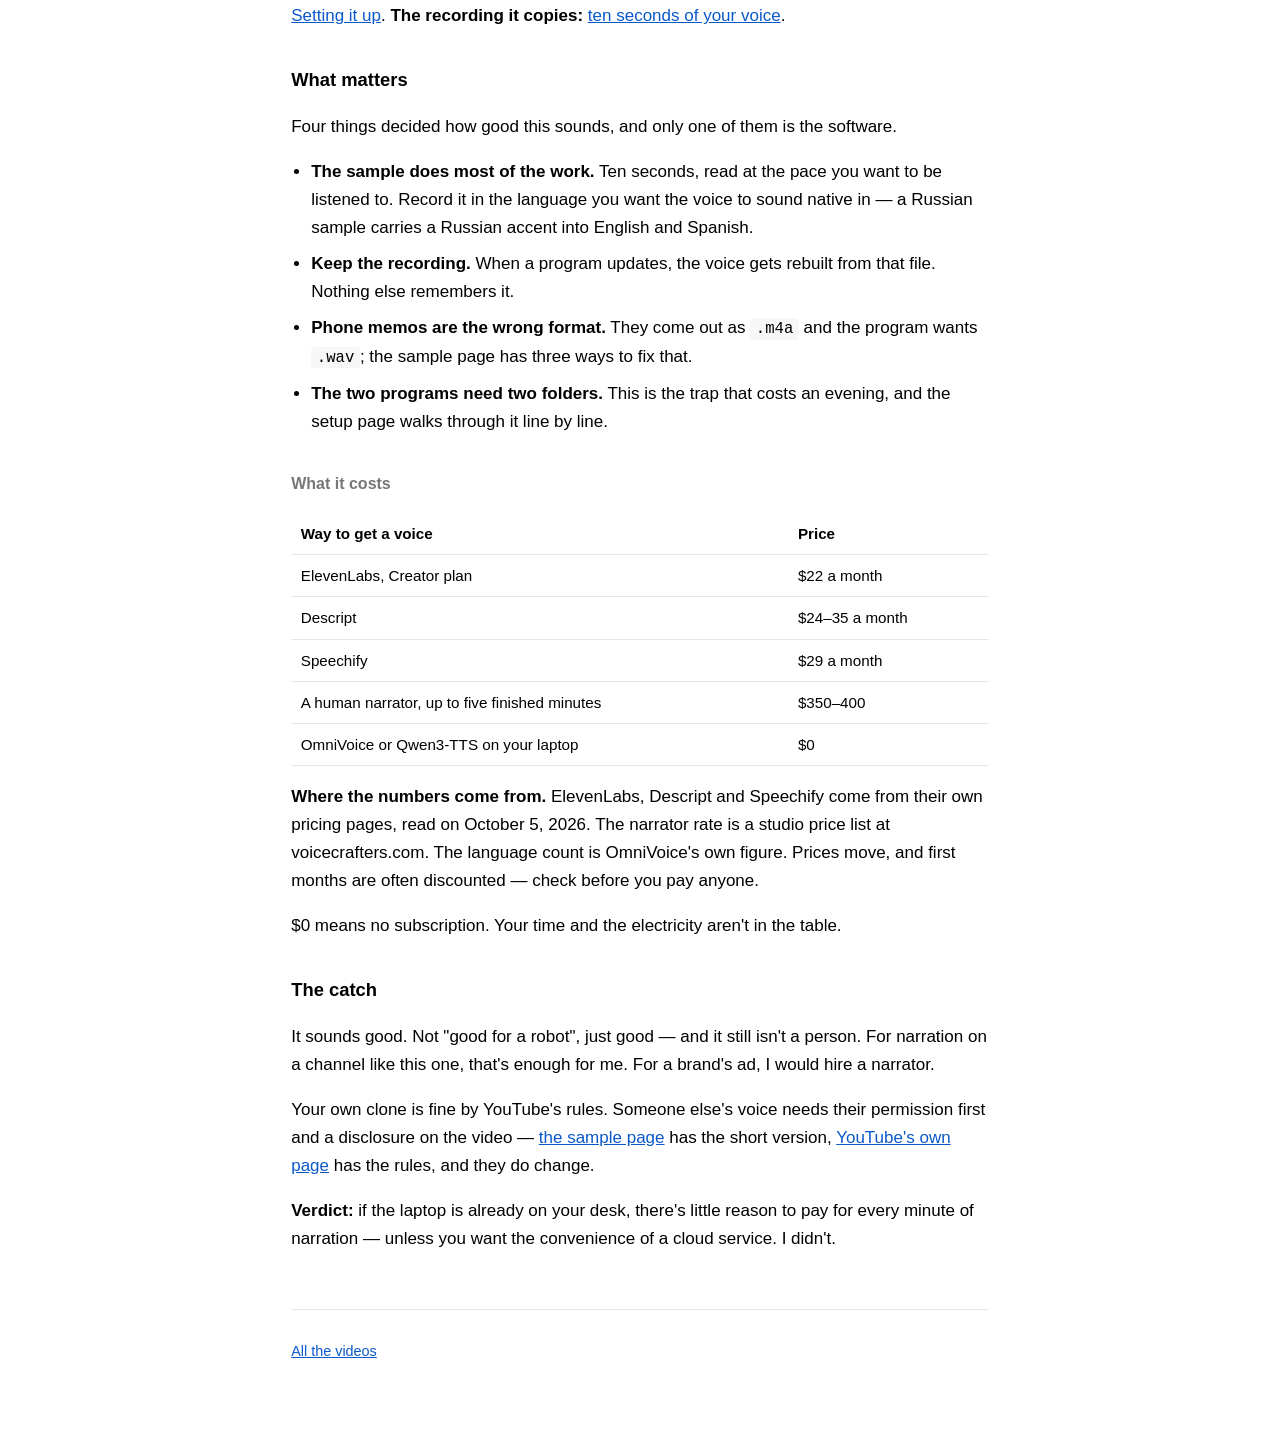
==== commit 69acee24: "Video page: six blocks instead of nine sections; glossary moves to the setup page" ====
--- a/v/01-local-voice/index.html
+++ b/v/01-local-voice/index.html
@@ -14,121 +14,77 @@
 </header>
 
 <h1>A voice for your videos, free</h1>
-<p class="lead">Record ten seconds of your voice once. Every video after that narrates itself in your
-voice, and you stop paying for it.</p>
+<p class="lead">I wanted to know whether my laptop could narrate my videos instead of a monthly voice
+subscription. It can. This page is the whole experiment.</p>
 
-<p class="note"><strong>What you need:</strong></p>
-<ul class="note">
-  <li>A Mac, Windows, or Linux computer. The commands come from a test on an M2 Mac with 8 GB;
-      Windows and Linux follow the two projects' own instructions, which the setup page links.</li>
-  <li>Python 3.12 or newer.</li>
-  <li>A quiet room and ten seconds of your voice.</li>
-  <li>Your script as a text file.</li>
-  <li>A few gigabytes free for the model files.</li>
+<p class="note"><strong>Tested on:</strong> a Mac with an M2 chip and 8 GB of memory. Both programs run
+on Windows and Linux too; I didn't test those, and the setup page marks which lines come from the
+projects' own instructions rather than from me.</p>
+
+<nav class="toc">
+  <a href="#used">What I used</a>
+  <a href="#went">How it went</a>
+  <a href="#try">Try it yourself</a>
+  <a href="#matters">What matters</a>
+  <a href="#money">What it costs</a>
+  <a href="#catch">The catch</a>
+</nav>
+
+<h2 id="used">What I used</h2>
+<ul>
+  <li><strong>OmniVoice</strong> — the fast one. Open source, 646 languages.
+      <a href="https://github.com/k2-fsa/OmniVoice">github.com/k2-fsa/OmniVoice</a></li>
+  <li><strong>Qwen3-TTS</strong> — the second voice, to compare against. Open source, ten languages.
+      <a href="https://github.com/QwenLM/Qwen3-TTS">github.com/QwenLM/Qwen3-TTS</a></li>
+  <li>Python 3.12, with each program in its own folder.</li>
+  <li>Ten seconds of my own voice, recorded once.</li>
+</ul>
+<p>Both run on the laptop. Nothing is sent anywhere, neither needs a graphics card, and both licences
+allow commercial use — though if you plan to sell something built on top of the model, read the
+licence once yourself.</p>
+
+<h2 id="went">How it went</h2>
+<p>The same twenty-two seconds of speech, given to both programs on the same machine:</p>
+<table>
+  <tr><th>Program</th><th>22 seconds of speech</th><th>A 20-minute narration</th></tr>
+  <tr><td>OmniVoice</td><td>26 seconds</td><td>about 23 minutes</td></tr>
+  <tr><td>Qwen3-TTS</td><td>73 seconds</td><td>about an hour</td></tr>
+</table>
+<p>Memory was never the problem: peak use stayed under 2 GB while it worked.</p>
+<p><strong>OmniVoice is the one to start with.</strong> Twenty minutes of narration takes it about
+twenty-three minutes, which means the next script gets written while it talks. Keep Qwen3-TTS for a
+second voice, to compare a line that sounds off.</p>
+<p><a href="files/measurements.html">How long you'll wait</a> — both programs timed on the same machine.</p>
+
+<h2 id="try">Try it yourself</h2>
+<p>Python 3.12 or newer, then these two lines. The one step people skip: each program goes in its own
+folder. In one folder they break each other.</p>
+<pre><code>pip install torch==2.8.0 torchaudio==2.8.0
+pip install omnivoice</code></pre>
+<p>The first run downloads the model — a few gigabytes, once. Then hand the program your text and your
+sample:</p>
+<pre><code>omnivoice-infer --text "..." --ref_audio my_voice.wav --output mine.wav</code></pre>
+<p>Prefer clicking to typing: <code>omnivoice-demo --port 8001</code> opens the same program in your
+browser.</p>
+<p><strong>Every command, what you should see after it, and what to do when it won't start:</strong>
+<a href="files/setup.html">Setting it up</a>. <strong>The recording it copies:</strong>
+<a href="files/voice-clone.html">ten seconds of your voice</a>.</p>
+
+<h2 id="matters">What matters</h2>
+<p>Four things decided how good this sounds, and only one of them is the software.</p>
+<ul>
+  <li><strong>The sample does most of the work.</strong> Ten seconds, read at the pace you want to be
+      listened to. Record it in the language you want the voice to sound native in — a Russian sample
+      carries a Russian accent into English and Spanish.</li>
+  <li><strong>Keep the recording.</strong> When a program updates, the voice gets rebuilt from that
+      file. Nothing else remembers it.</li>
+  <li><strong>Phone memos are the wrong format.</strong> They come out as <code>.m4a</code> and the
+      program wants <code>.wav</code>; the sample page has three ways to fix that.</li>
+  <li><strong>The two programs need two folders.</strong> This is the trap that costs an evening, and
+      the setup page walks through it line by line.</li>
 </ul>
 
-<nav class="toc">
-  <a href="#why">Why bother</a>
-  <a href="#words">Words you'll meet</a>
-  <a href="#programs">Two programs</a>
-  <a href="#install">Install</a>
-  <a href="#sample">Your sample</a>
-  <a href="#trip">What trips people up</a>
-  <a href="#money">What the others charge</a>
-  <a href="#cant">What it can't do</a>
-  <a href="#files">Files</a>
-</nav>
-
-<p class="note">Following the video? Go straight to <a href="#install">Install</a>, then
-<a href="#sample">Your sample</a>. The other sections answer questions that come up later.</p>
-
-<h2 id="why">Why bother</h2>
-<p>Three videos a week, twenty minutes of talking in each. In subscriptions that runs $22 to $35 a
-month.</p>
-<p>Your laptop does the same job. You write the next script while it talks.</p>
-
-<h2 id="words">Words you'll meet</h2>
-<p>Eight words turn up in a guide like this. None of them are hard.</p>
-<table>
-  <tr><th>Word</th><th>What it means here</th></tr>
-  <tr><td>Terminal</td><td>The window where you type the commands. Nothing scary lives in there.</td></tr>
-  <tr><td>Python</td><td>The language both programs are written in. Installed once.</td></tr>
-  <tr><td>pip</td><td>The part of Python that fetches the programs. One line downloads one program.</td></tr>
-  <tr><td>Sample</td><td>A short recording of you talking. Three to ten seconds.</td></tr>
-  <tr><td>Clone</td><td>The program copies how you sound. It never records you again.</td></tr>
-  <tr><td>Model</td><td>The part that turns text into speech. It downloads once.</td></tr>
-  <tr><td>Environment</td><td>A folder where one program keeps its parts. Two programs, two folders.</td></tr>
-  <tr><td>Local</td><td>It runs on your laptop. Nothing goes to a server.</td></tr>
-</table>
-
-<h2 id="programs">Two programs, both free</h2>
-<p><strong>OmniVoice</strong> is the fast one. It comes from k2-fsa, an open research team. It knows
-646 languages, Spanish among them. In testing, twenty-two seconds of speech came back in twenty-six.
-<a href="https://github.com/k2-fsa/OmniVoice">github.com/k2-fsa/OmniVoice</a></p>
-<p><strong>Qwen3-TTS</strong> comes from the Qwen team at Alibaba. It knows ten languages, Spanish
-among them. The same twenty-two seconds took seventy-three.
-<a href="https://github.com/QwenLM/Qwen3-TTS">github.com/QwenLM/Qwen3-TTS</a></p>
-<p>Start with OmniVoice. Twenty minutes of narration takes it about twenty-three minutes. The other
-one takes an hour. Keep Qwen3-TTS for a second voice, to compare a line that sounds off.</p>
-<p>Both are open source under the Apache 2.0 licence, and that licence allows commercial use. If you plan to sell something built on top of the model, read the licence once yourself.</p>
-
-<h2 id="install">Install</h2>
-<p>The setup is a few commands. The one part worth your full attention: the two programs go in separate folders.</p>
-<ol>
-  <li><strong>Install Python once.</strong> Both programs are written in it. Get version 3.12 or newer
-      from <a href="https://www.python.org/downloads/">python.org</a>.</li>
-  <li><strong>Make one folder for each program.</strong> This is the step people skip. The two programs
-      need different versions of the same shared piece. In one folder they break each other. Those
-      folders are called environments, and the <a href="files/setup.html">setup page</a> has the two
-      lines that make one.</li>
-  <li><strong>In the OmniVoice folder, run two lines.</strong> The first installs the maths part, the
-      second installs the program.
-      <pre><code>pip install torch==2.8.0 torchaudio==2.8.0
-pip install omnivoice</code></pre>
-      On Windows or Linux with an NVIDIA card, the first line is different. The
-      <a href="https://github.com/k2-fsa/OmniVoice">OmniVoice page</a> has it, under Installation.</li>
-  <li><strong>Qwen3-TTS, in its own folder.</strong>
-      <pre><code>pip install -U qwen-tts</code></pre>
-      Its model files download the first time you run it. That's the slow part.</li>
-  <li><strong>Point the program at your sample and your text.</strong> One line does it:
-      <pre><code>omnivoice-infer --text "..." --ref_audio my_voice.wav --output out.wav</code></pre>
-      The long version, with your recorded words passed as <code>--ref_text</code>, is on the
-      <a href="files/setup.html">setup page</a>, step 6. Prefer clicking: <code>omnivoice-demo --port 8001</code>.</li>
-</ol>
-
-<h2 id="sample">Your sample</h2>
-<p>That recording decides how every video after it sounds. It takes a minute.</p>
-<p>Run the program once before you record, with the voice it ships with (step 5 on the
-<a href="files/setup.html">setup page</a>). Then whatever goes wrong later is the recording, not the
-install.</p>
-<ul>
-  <li>Three to ten seconds. Ten is a good starting point.</li>
-  <li>Qwen3-TTS clones from a three-second sample, per its own docs. Longer clips slow both programs
-      down and can sound worse.</li>
-  <li>Read something neutral. Not a list of instructions — one test recording read the instructions
-      aloud.</li>
-  <li>Read at the pace you want to be listened to. The voice copies your speed.</li>
-  <li>Record in the language you want it to sound native in. A Russian sample gives a Russian accent
-      everywhere else.</li>
-</ul>
-<p>The <a href="files/voice-clone.html">sample page</a> has the full list of eight rules and the numbers
-behind them.</p>
-
-<h2 id="trip">What trips people up</h2>
-<ul>
-  <li><strong>The two programs fight.</strong> Separate folders fix it. In one folder, both stop
-      working.</li>
-  <li><strong>A voice can't be described in free words.</strong> The lists are fixed: gender, age,
-      pitch, style, accent — one from each group. "Warm and confident" is on none of them, so it gets
-      ignored.</li>
-  <li><strong>In clone mode, the accent comes from your sample.</strong> A Russian sample carries a
-      Russian accent into other languages — OmniVoice's own note on cross-language cloning says the
-      same. For a native Spanish voice, record the sample in Spanish.</li>
-  <li><strong>Keep the sample file.</strong> When a program updates, you rebuild the voice from it.
-      Nothing else remembers your voice.</li>
-</ul>
-
-<h2 id="money" class="minor">What the others charge</h2>
+<h2 id="money" class="minor">What it costs</h2>
 <table>
   <tr><th>Way to get a voice</th><th>Price</th></tr>
   <tr><td>ElevenLabs, Creator plan</td><td>$22 a month</td></tr>
@@ -137,28 +93,21 @@
   <tr><td>A human narrator, up to five finished minutes</td><td>$350–400</td></tr>
   <tr><td>OmniVoice or Qwen3-TTS on your laptop</td><td>$0</td></tr>
 </table>
-<p><strong>Where the numbers come from.</strong> ElevenLabs and Descript come from their own pricing
-pages, read on October 5, 2026. Speechify the same. The narrator rate is a studio price list at
-voicecrafters.com. The language count is OmniVoice's own figure.</p>
-<p>Prices move, and first months are often discounted. Check before you pay anyone.</p>
+<p><strong>Where the numbers come from.</strong> ElevenLabs, Descript and Speechify come from their own
+pricing pages, read on October 5, 2026. The narrator rate is a studio price list at voicecrafters.com.
+The language count is OmniVoice's own figure. Prices move, and first months are often discounted —
+check before you pay anyone.</p>
+<p>$0 means no subscription. Your time and the electricity aren't in the table.</p>
 
-<h2 id="cant" class="minor">What it can't do</h2>
-<ul>
-  <li>It sounds good. Not "good for a robot", just good. It still isn't a person. For a big brand's
-      ad, hire a person.</li>
-  <li>Your own clone is fine by YouTube's rules. Their own list of examples puts "cloning one's own
-      voice to create voice overs" under things you don't have to disclose. Someone else's voice is the
-      opposite. Get their permission first. A realistic clone of a real person is exactly what
-      YouTube asks you to disclose. Rules change, so
-      <a href="https://support.google.com/youtube/answer/14328491">check the current page</a>.</li>
-</ul>
-
-<h2 id="files">Files and numbers</h2>
-<ul>
-  <li><a href="files/measurements.html">How long you'll wait</a> — both programs timed on an ordinary laptop.</li>
-  <li><a href="files/setup.html">Setting it up</a> — six steps, what you should see after each, and what to do when it won't start.</li>
-  <li><a href="files/voice-clone.html">Recording your sample</a> — ten seconds that decide the whole channel.</li>
-</ul>
+<h2 id="catch">The catch</h2>
+<p>It sounds good. Not "good for a robot", just good — and it still isn't a person. For narration on a
+channel like this one, that's enough for me. For a brand's ad, I would hire a narrator.</p>
+<p>Your own clone is fine by YouTube's rules. Someone else's voice needs their permission first and a
+disclosure on the video — <a href="files/voice-clone.html">the sample page</a> has the short version,
+<a href="https://support.google.com/youtube/answer/14328491">YouTube's own page</a> has the rules, and
+they do change.</p>
+<p><strong>Verdict:</strong> if the laptop is already on your desk, there's little reason to pay for
+every minute of narration — unless you want the convenience of a cloud service. I didn't.</p>
 
 <footer class="site">
   <p><a href="../../">All the videos</a></p>
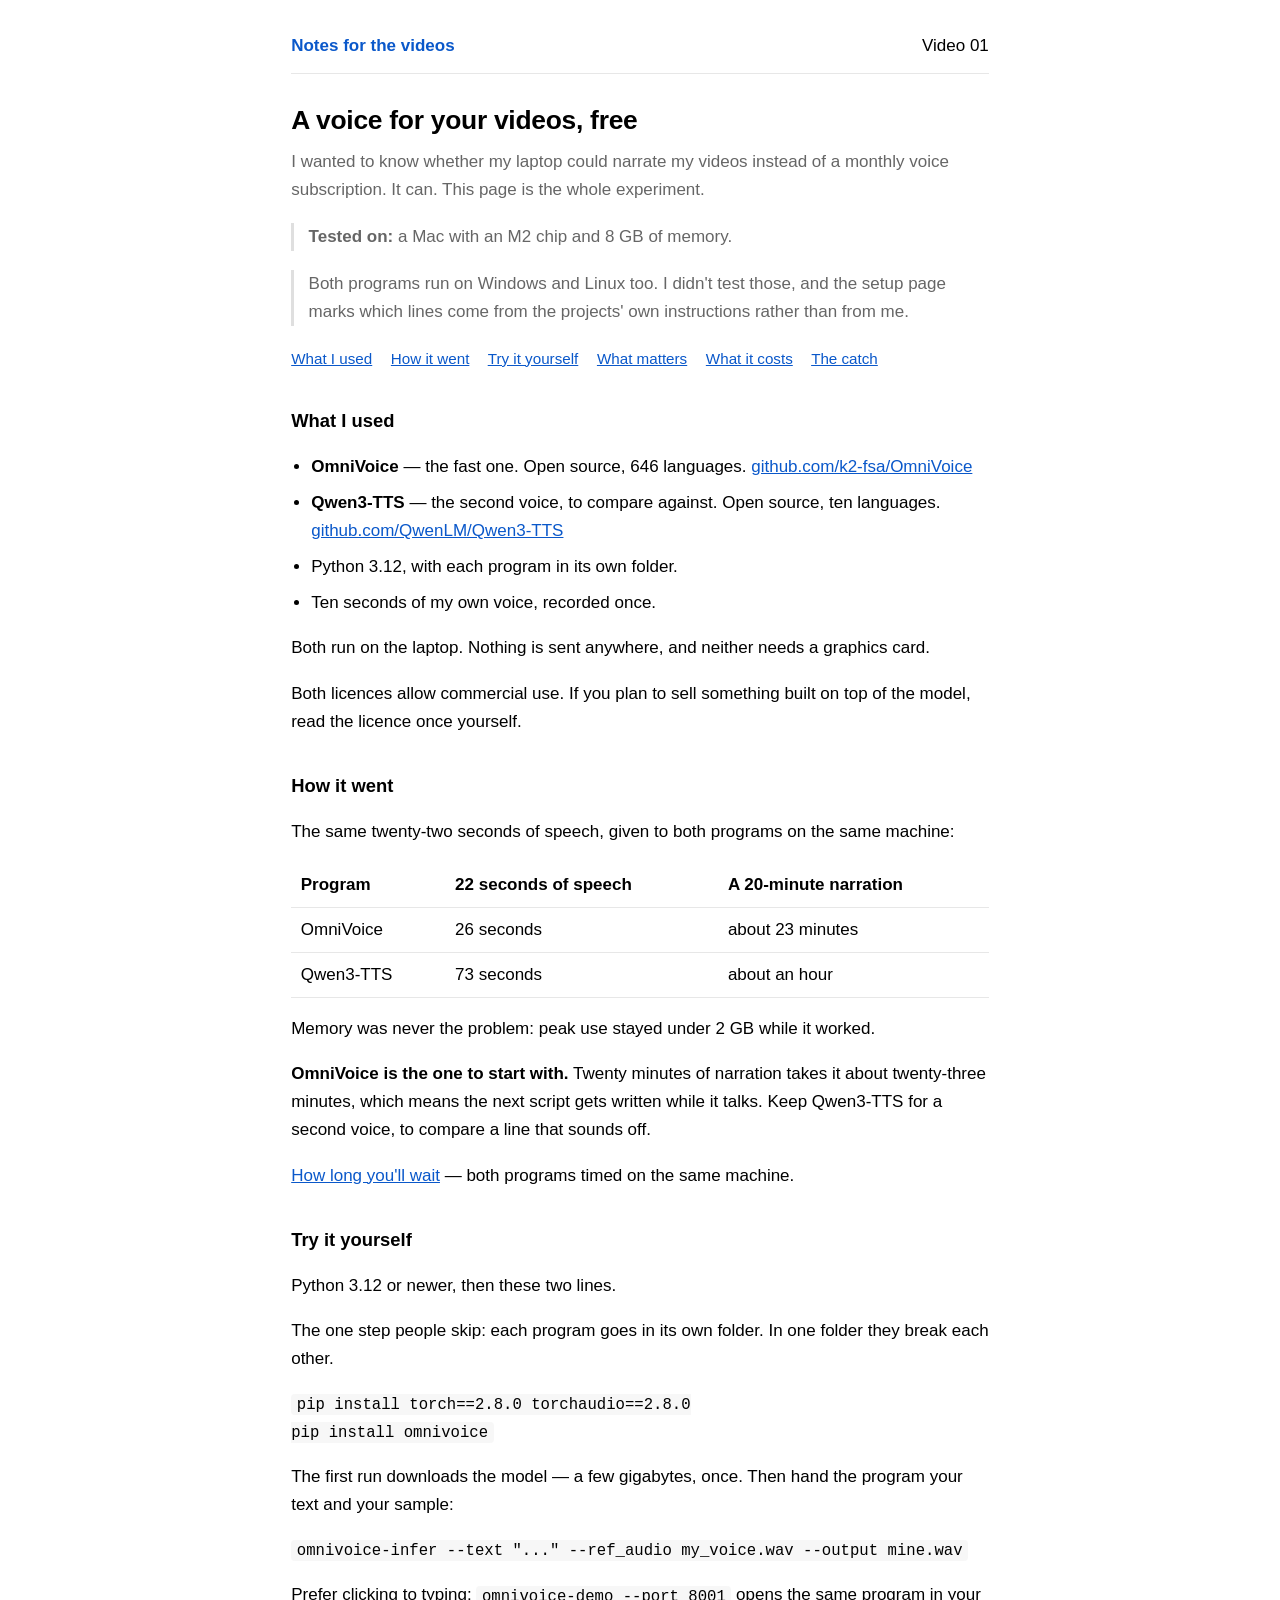
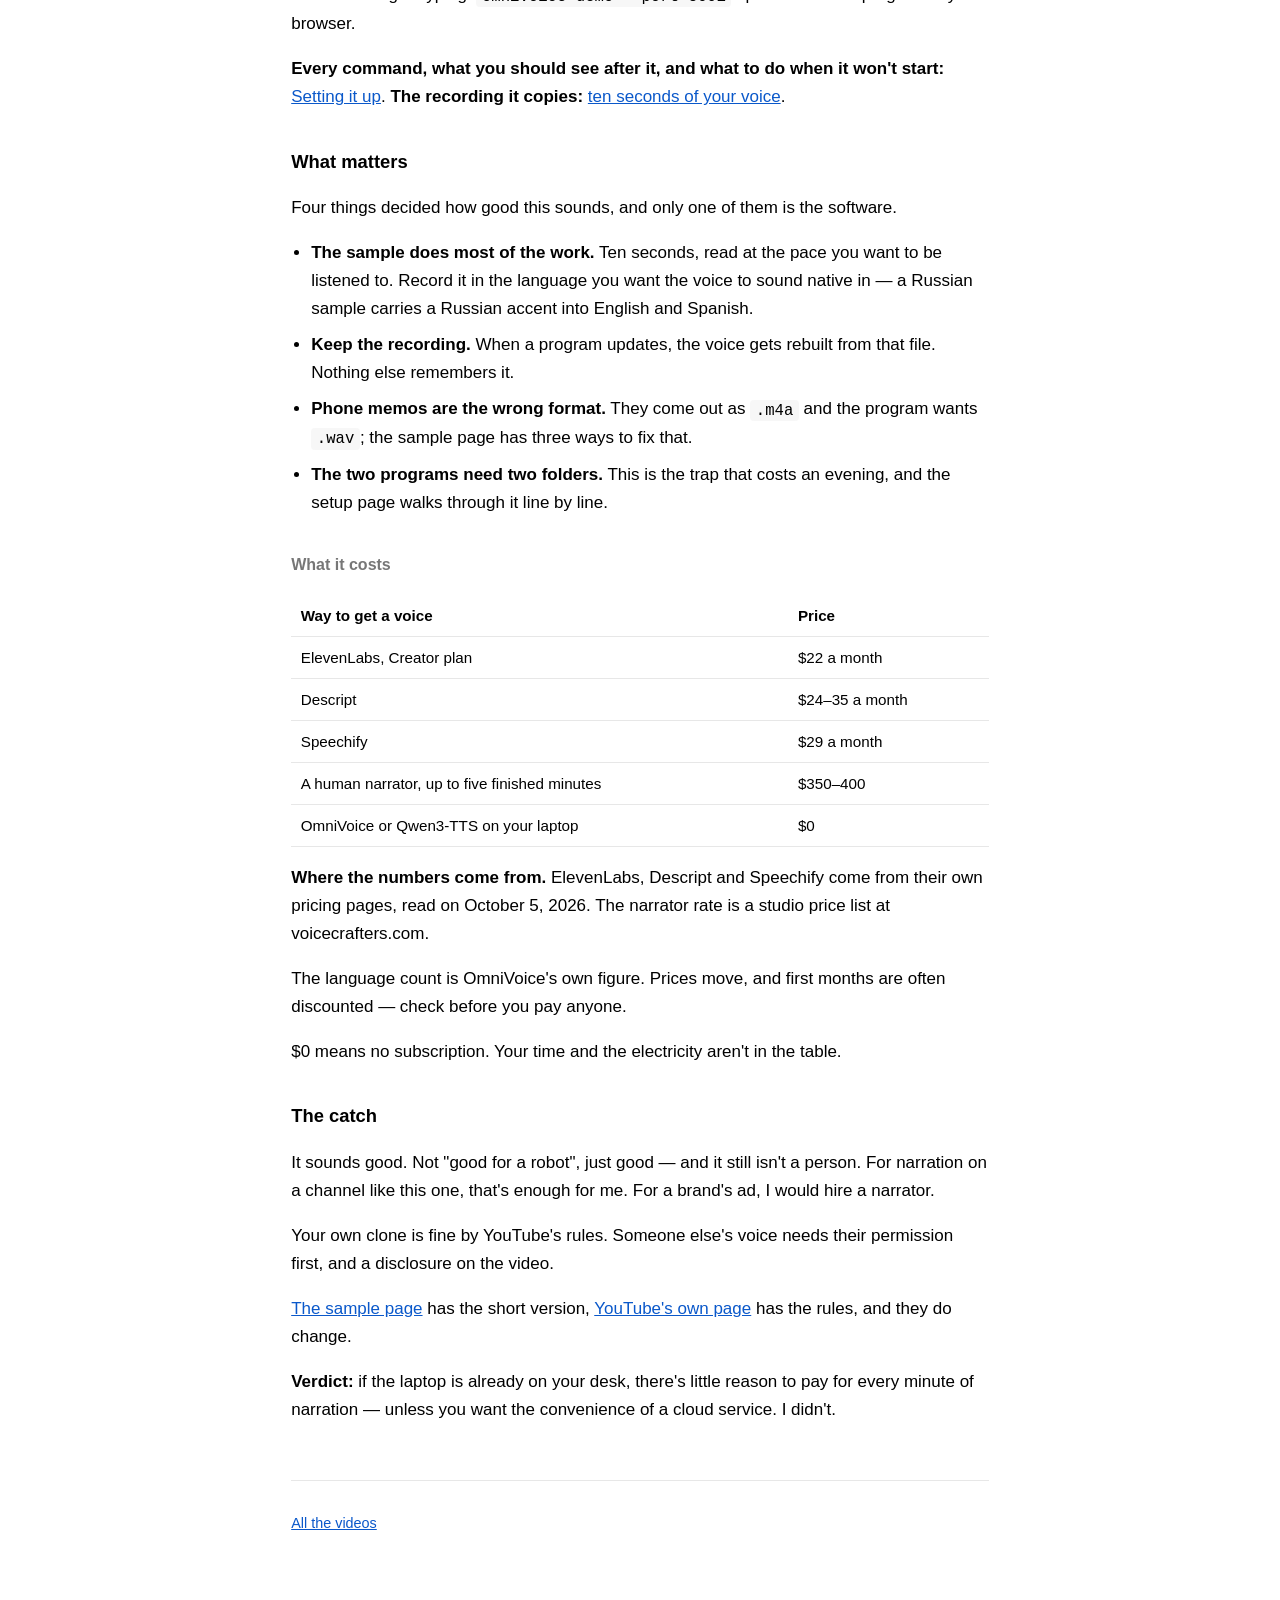
==== commit 8465fab5: "Teaching pages: steps named as actions, long paragraphs split" ====
--- a/v/01-local-voice/index.html
+++ b/v/01-local-voice/index.html
@@ -17,9 +17,9 @@
 <p class="lead">I wanted to know whether my laptop could narrate my videos instead of a monthly voice
 subscription. It can. This page is the whole experiment.</p>
 
-<p class="note"><strong>Tested on:</strong> a Mac with an M2 chip and 8 GB of memory. Both programs run
-on Windows and Linux too; I didn't test those, and the setup page marks which lines come from the
-projects' own instructions rather than from me.</p>
+<p class="note"><strong>Tested on:</strong> a Mac with an M2 chip and 8 GB of memory.</p>
+<p class="note">Both programs run on Windows and Linux too. I didn't test those, and the setup page
+marks which lines come from the projects' own instructions rather than from me.</p>
 
 <nav class="toc">
   <a href="#used">What I used</a>
@@ -39,9 +39,9 @@
   <li>Python 3.12, with each program in its own folder.</li>
   <li>Ten seconds of my own voice, recorded once.</li>
 </ul>
-<p>Both run on the laptop. Nothing is sent anywhere, neither needs a graphics card, and both licences
-allow commercial use — though if you plan to sell something built on top of the model, read the
-licence once yourself.</p>
+<p>Both run on the laptop. Nothing is sent anywhere, and neither needs a graphics card.</p>
+<p>Both licences allow commercial use. If you plan to sell something built on top of the model, read
+the licence once yourself.</p>
 
 <h2 id="went">How it went</h2>
 <p>The same twenty-two seconds of speech, given to both programs on the same machine:</p>
@@ -57,8 +57,9 @@
 <p><a href="files/measurements.html">How long you'll wait</a> — both programs timed on the same machine.</p>
 
 <h2 id="try">Try it yourself</h2>
-<p>Python 3.12 or newer, then these two lines. The one step people skip: each program goes in its own
-folder. In one folder they break each other.</p>
+<p>Python 3.12 or newer, then these two lines.</p>
+<p>The one step people skip: each program goes in its own folder. In one folder they break each
+other.</p>
 <pre><code>pip install torch==2.8.0 torchaudio==2.8.0
 pip install omnivoice</code></pre>
 <p>The first run downloads the model — a few gigabytes, once. Then hand the program your text and your
@@ -93,17 +94,19 @@
   <tr><td>A human narrator, up to five finished minutes</td><td>$350–400</td></tr>
   <tr><td>OmniVoice or Qwen3-TTS on your laptop</td><td>$0</td></tr>
 </table>
-<p><strong>Where the numbers come from.</strong> ElevenLabs, Descript and Speechify come from their own
-pricing pages, read on October 5, 2026. The narrator rate is a studio price list at voicecrafters.com.
-The language count is OmniVoice's own figure. Prices move, and first months are often discounted —
+<p><strong>Where the numbers come from.</strong> ElevenLabs, Descript and Speechify come from their
+own pricing pages, read on October 5, 2026. The narrator rate is a studio price list at
+voicecrafters.com.</p>
+<p>The language count is OmniVoice's own figure. Prices move, and first months are often discounted —
 check before you pay anyone.</p>
 <p>$0 means no subscription. Your time and the electricity aren't in the table.</p>
 
 <h2 id="catch">The catch</h2>
 <p>It sounds good. Not "good for a robot", just good — and it still isn't a person. For narration on a
 channel like this one, that's enough for me. For a brand's ad, I would hire a narrator.</p>
-<p>Your own clone is fine by YouTube's rules. Someone else's voice needs their permission first and a
-disclosure on the video — <a href="files/voice-clone.html">the sample page</a> has the short version,
+<p>Your own clone is fine by YouTube's rules. Someone else's voice needs their permission first, and a
+disclosure on the video.</p>
+<p><a href="files/voice-clone.html">The sample page</a> has the short version,
 <a href="https://support.google.com/youtube/answer/14328491">YouTube's own page</a> has the rules, and
 they do change.</p>
 <p><strong>Verdict:</strong> if the laptop is already on your desk, there's little reason to pay for
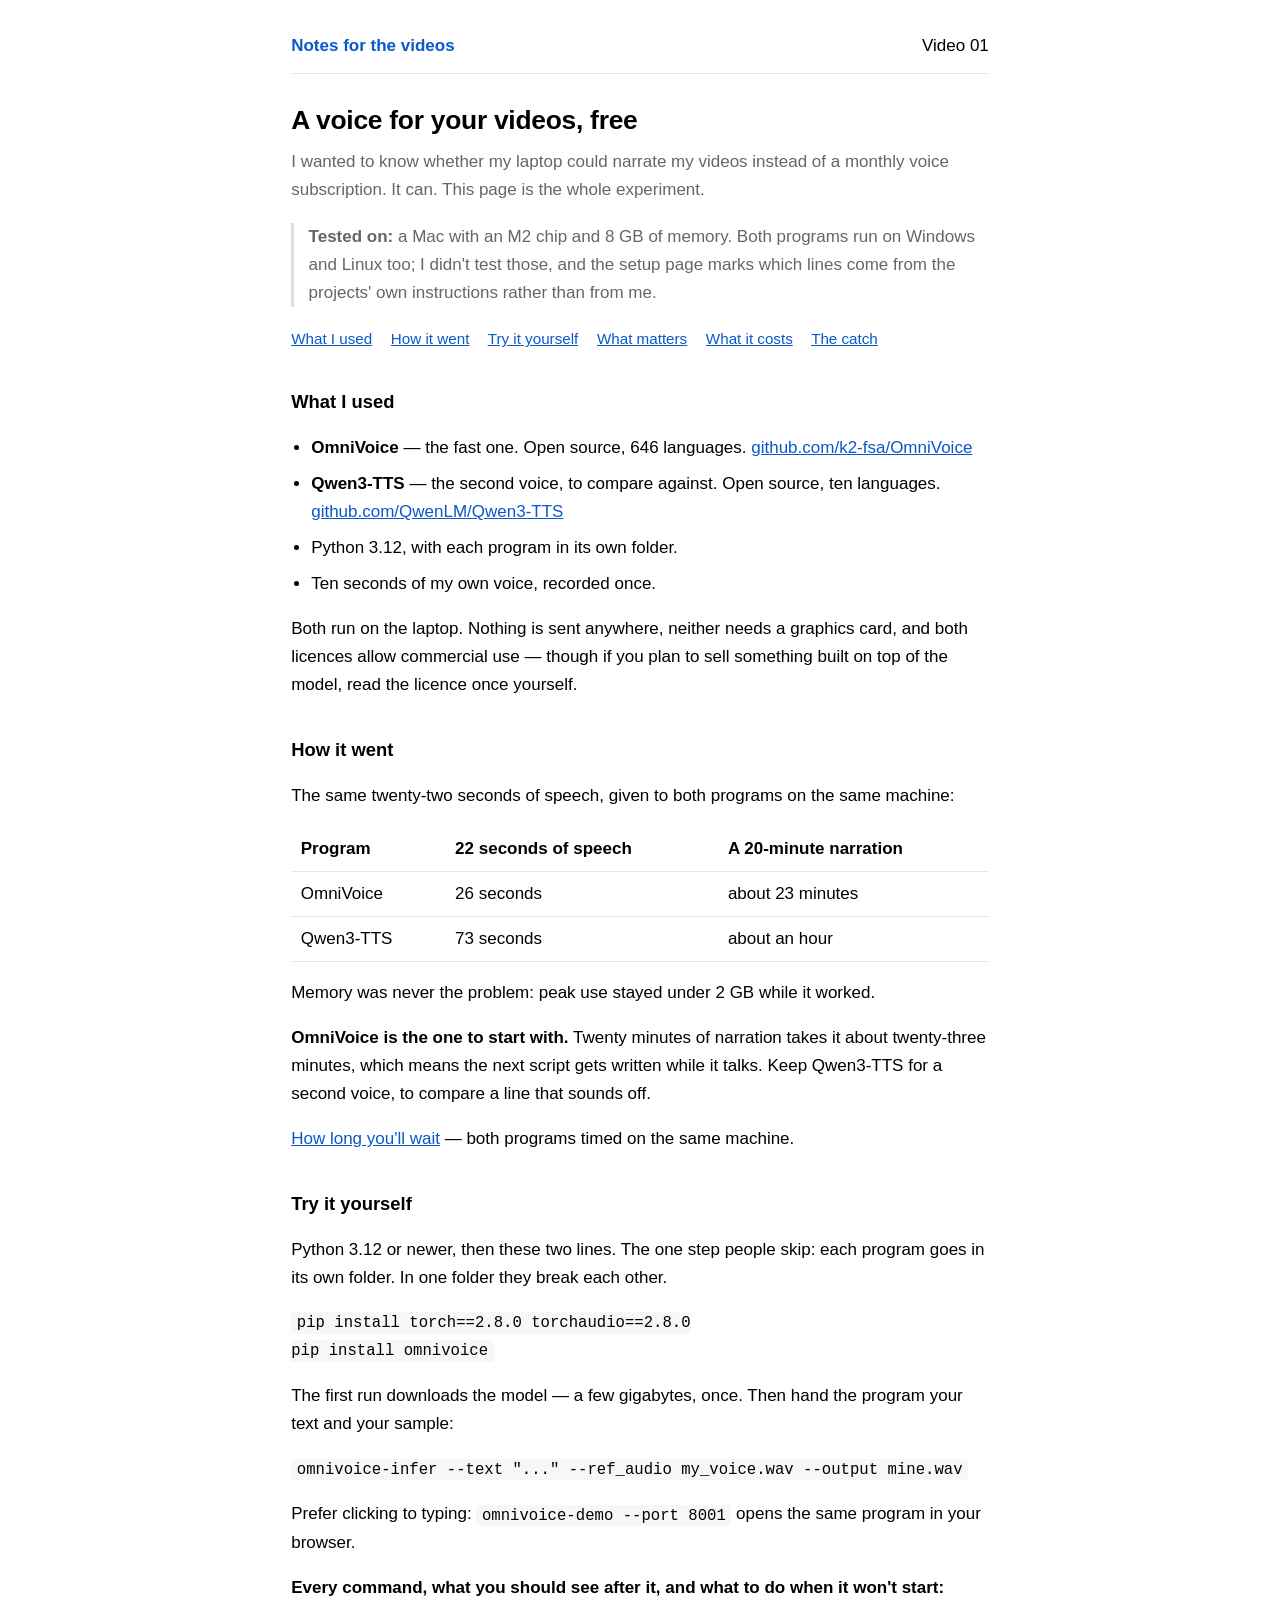
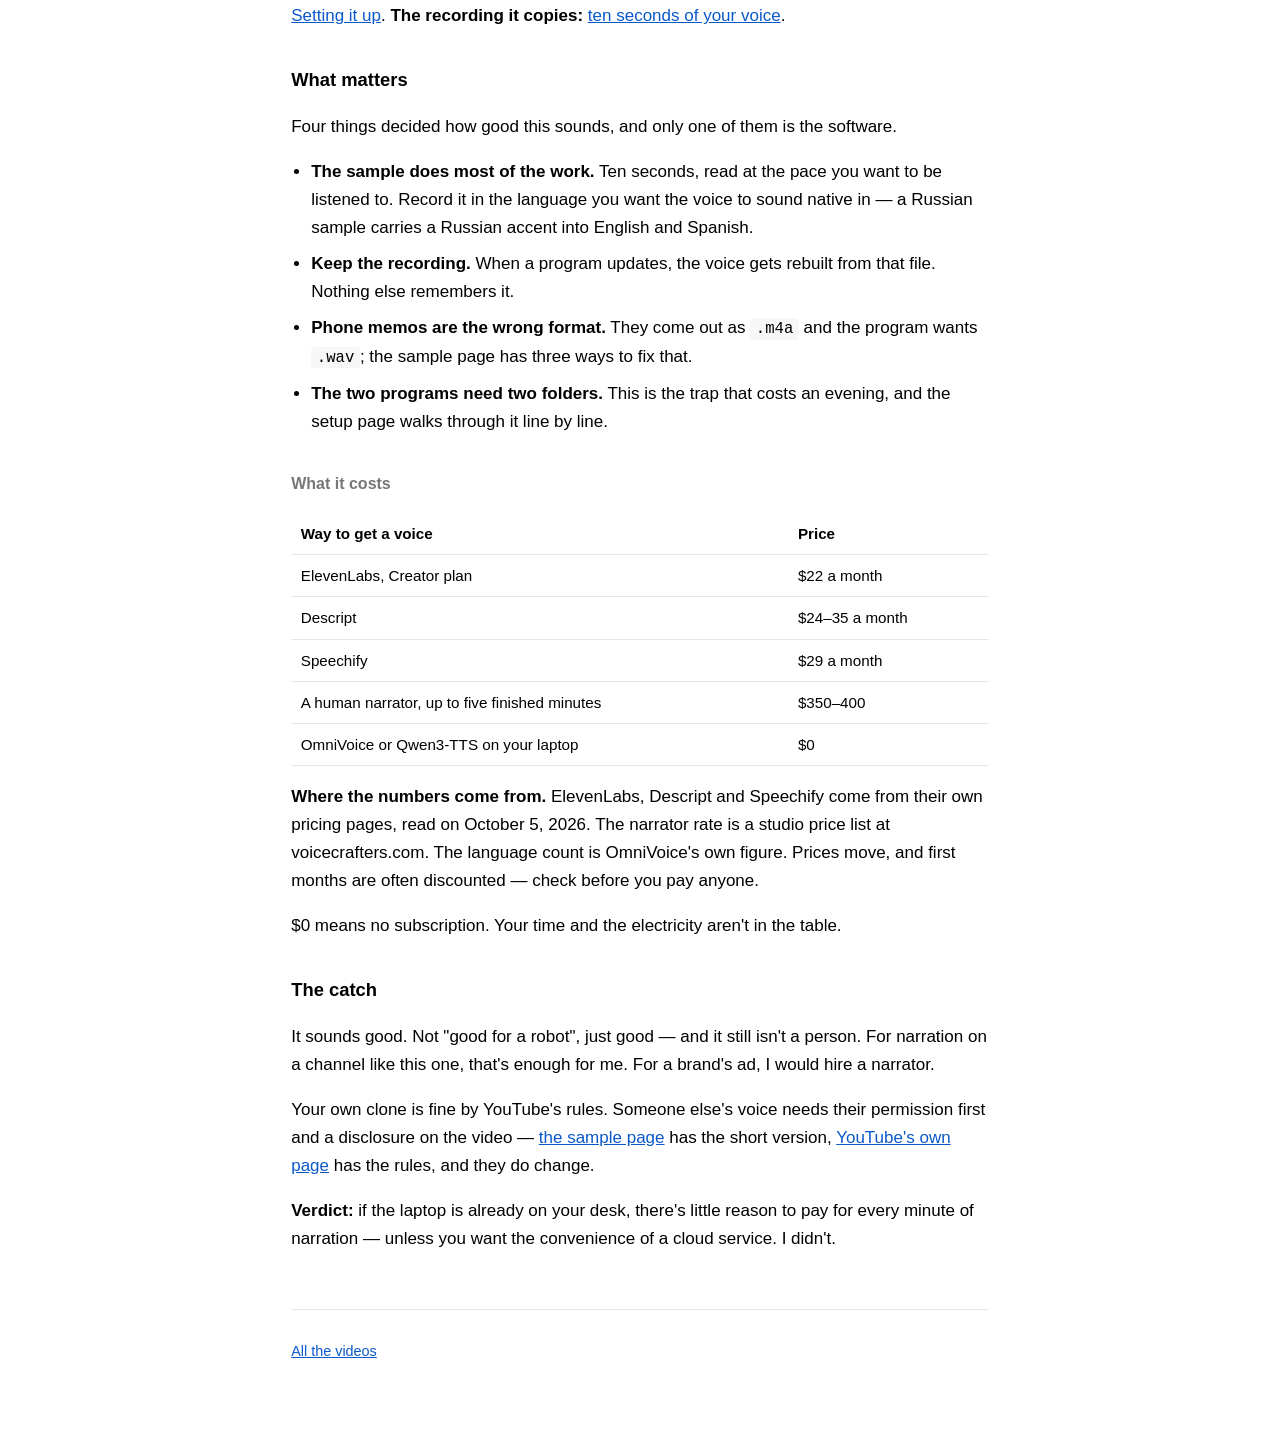
==== commit b501e3d9: "Revert "Teaching pages: steps named as actions, long paragraphs split" This reverts commit 8465fab53" ====
--- a/v/01-local-voice/index.html
+++ b/v/01-local-voice/index.html
@@ -17,9 +17,9 @@
 <p class="lead">I wanted to know whether my laptop could narrate my videos instead of a monthly voice
 subscription. It can. This page is the whole experiment.</p>
 
-<p class="note"><strong>Tested on:</strong> a Mac with an M2 chip and 8 GB of memory.</p>
-<p class="note">Both programs run on Windows and Linux too. I didn't test those, and the setup page
-marks which lines come from the projects' own instructions rather than from me.</p>
+<p class="note"><strong>Tested on:</strong> a Mac with an M2 chip and 8 GB of memory. Both programs run
+on Windows and Linux too; I didn't test those, and the setup page marks which lines come from the
+projects' own instructions rather than from me.</p>
 
 <nav class="toc">
   <a href="#used">What I used</a>
@@ -39,9 +39,9 @@
   <li>Python 3.12, with each program in its own folder.</li>
   <li>Ten seconds of my own voice, recorded once.</li>
 </ul>
-<p>Both run on the laptop. Nothing is sent anywhere, and neither needs a graphics card.</p>
-<p>Both licences allow commercial use. If you plan to sell something built on top of the model, read
-the licence once yourself.</p>
+<p>Both run on the laptop. Nothing is sent anywhere, neither needs a graphics card, and both licences
+allow commercial use — though if you plan to sell something built on top of the model, read the
+licence once yourself.</p>
 
 <h2 id="went">How it went</h2>
 <p>The same twenty-two seconds of speech, given to both programs on the same machine:</p>
@@ -57,9 +57,8 @@
 <p><a href="files/measurements.html">How long you'll wait</a> — both programs timed on the same machine.</p>
 
 <h2 id="try">Try it yourself</h2>
-<p>Python 3.12 or newer, then these two lines.</p>
-<p>The one step people skip: each program goes in its own folder. In one folder they break each
-other.</p>
+<p>Python 3.12 or newer, then these two lines. The one step people skip: each program goes in its own
+folder. In one folder they break each other.</p>
 <pre><code>pip install torch==2.8.0 torchaudio==2.8.0
 pip install omnivoice</code></pre>
 <p>The first run downloads the model — a few gigabytes, once. Then hand the program your text and your
@@ -94,19 +93,17 @@
   <tr><td>A human narrator, up to five finished minutes</td><td>$350–400</td></tr>
   <tr><td>OmniVoice or Qwen3-TTS on your laptop</td><td>$0</td></tr>
 </table>
-<p><strong>Where the numbers come from.</strong> ElevenLabs, Descript and Speechify come from their
-own pricing pages, read on October 5, 2026. The narrator rate is a studio price list at
-voicecrafters.com.</p>
-<p>The language count is OmniVoice's own figure. Prices move, and first months are often discounted —
+<p><strong>Where the numbers come from.</strong> ElevenLabs, Descript and Speechify come from their own
+pricing pages, read on October 5, 2026. The narrator rate is a studio price list at voicecrafters.com.
+The language count is OmniVoice's own figure. Prices move, and first months are often discounted —
 check before you pay anyone.</p>
 <p>$0 means no subscription. Your time and the electricity aren't in the table.</p>
 
 <h2 id="catch">The catch</h2>
 <p>It sounds good. Not "good for a robot", just good — and it still isn't a person. For narration on a
 channel like this one, that's enough for me. For a brand's ad, I would hire a narrator.</p>
-<p>Your own clone is fine by YouTube's rules. Someone else's voice needs their permission first, and a
-disclosure on the video.</p>
-<p><a href="files/voice-clone.html">The sample page</a> has the short version,
+<p>Your own clone is fine by YouTube's rules. Someone else's voice needs their permission first and a
+disclosure on the video — <a href="files/voice-clone.html">the sample page</a> has the short version,
 <a href="https://support.google.com/youtube/answer/14328491">YouTube's own page</a> has the rules, and
 they do change.</p>
 <p><strong>Verdict:</strong> if the laptop is already on your desk, there's little reason to pay for
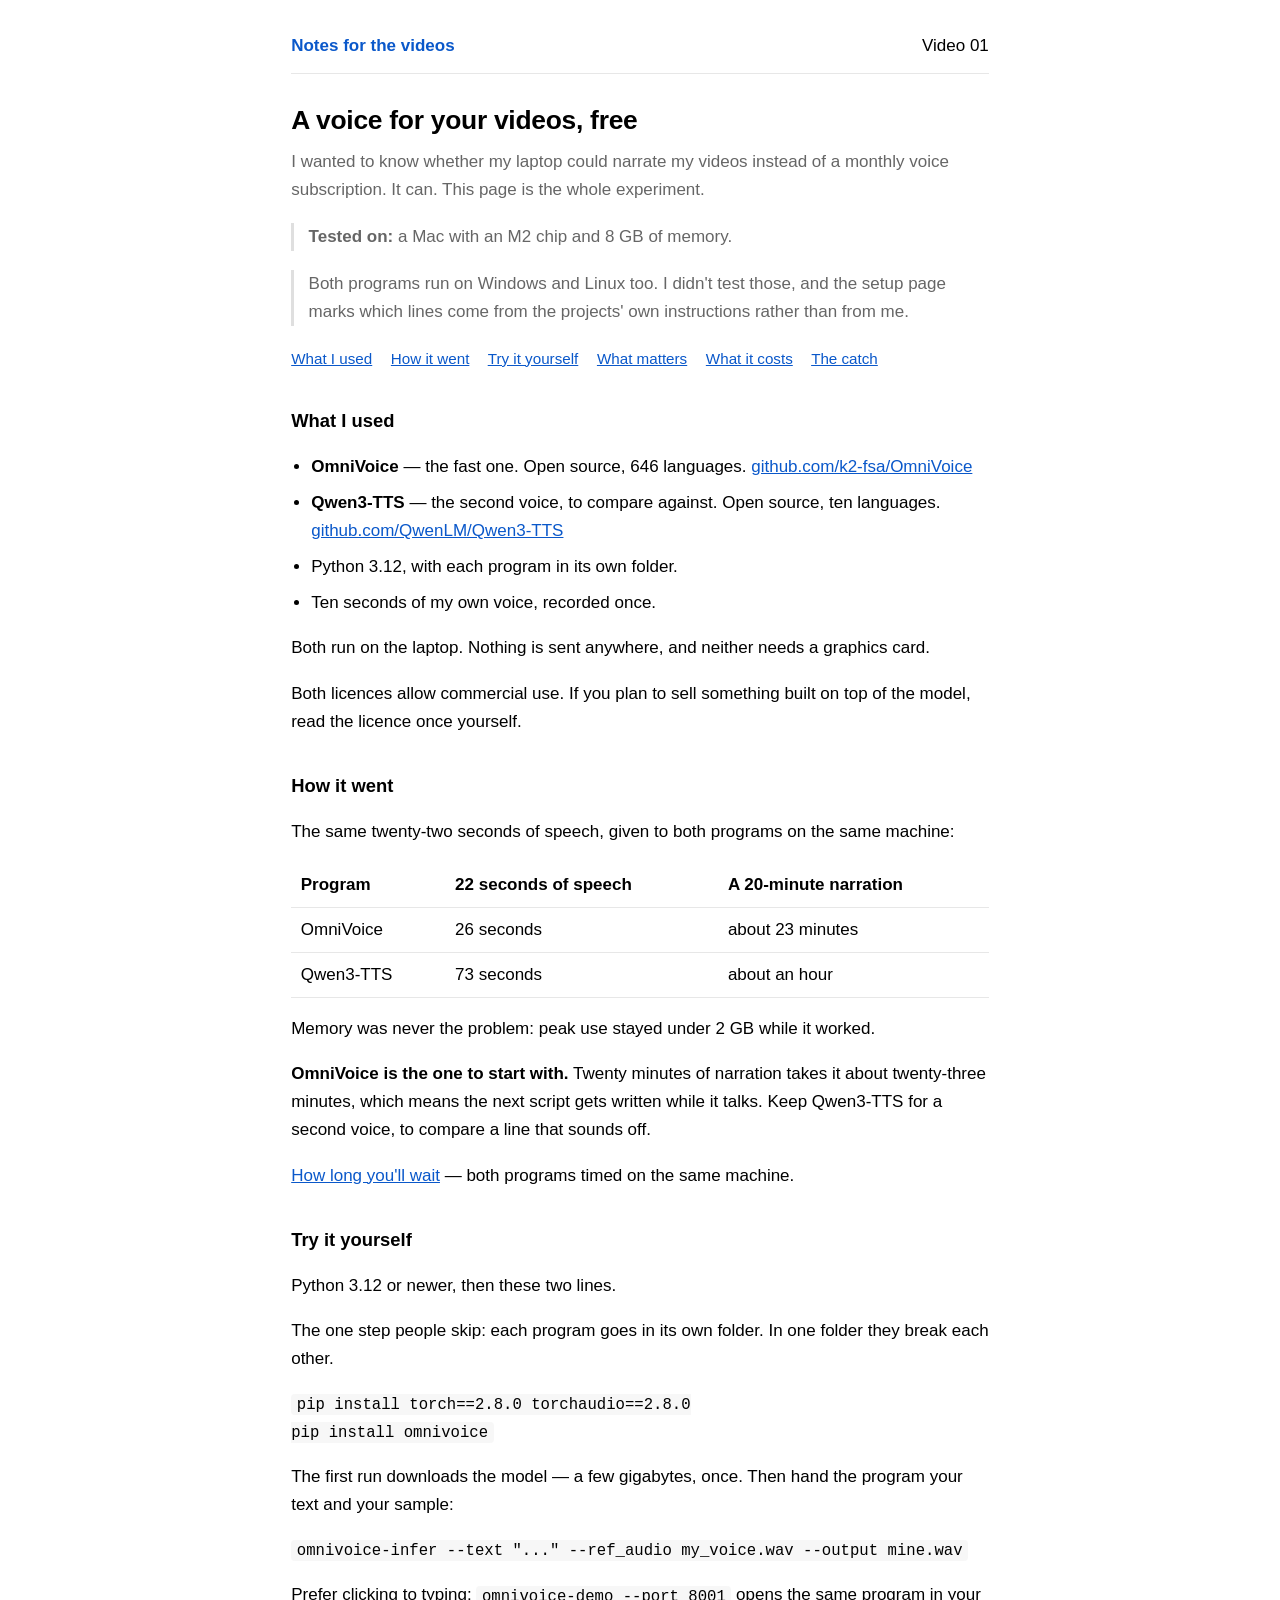
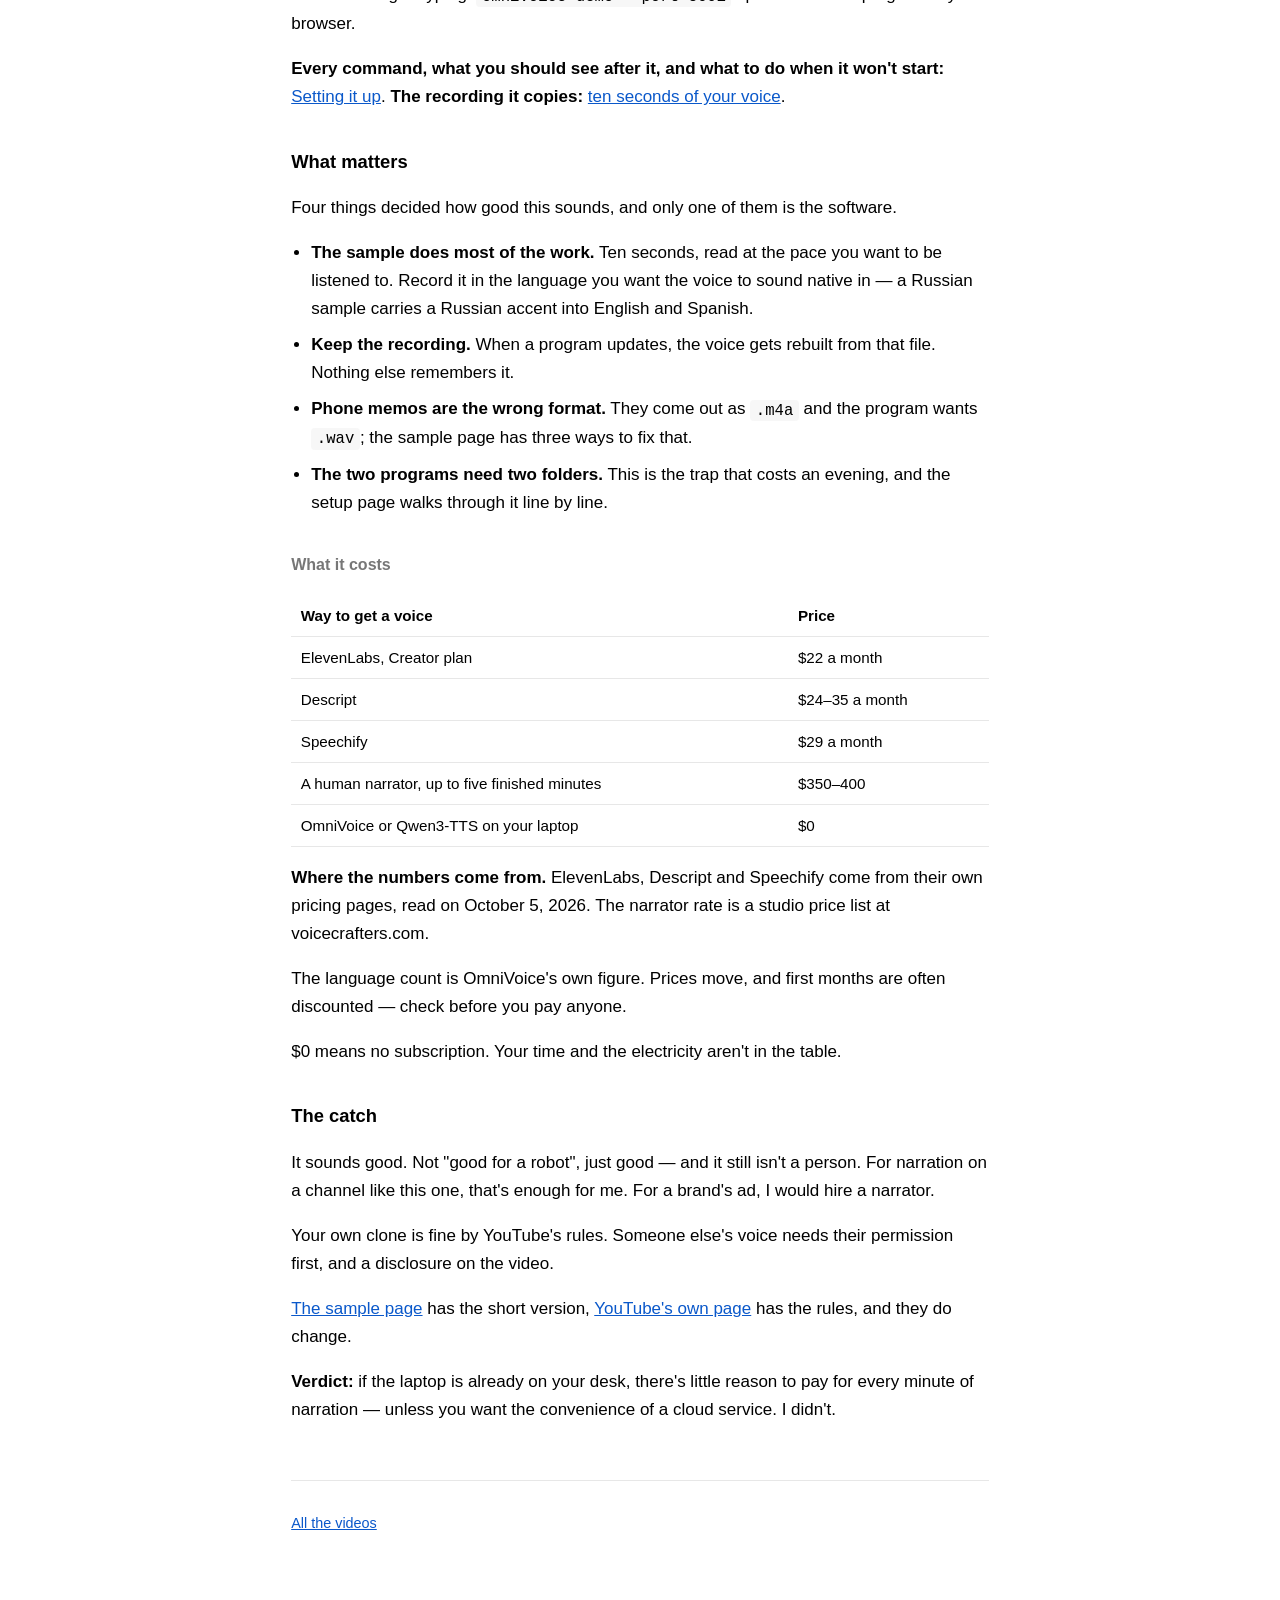
==== commit 37d3983a: "Reapply "Teaching pages: steps named as actions, long paragraphs split" This reverts commit b501e3d9" ====
--- a/v/01-local-voice/index.html
+++ b/v/01-local-voice/index.html
@@ -17,9 +17,9 @@
 <p class="lead">I wanted to know whether my laptop could narrate my videos instead of a monthly voice
 subscription. It can. This page is the whole experiment.</p>
 
-<p class="note"><strong>Tested on:</strong> a Mac with an M2 chip and 8 GB of memory. Both programs run
-on Windows and Linux too; I didn't test those, and the setup page marks which lines come from the
-projects' own instructions rather than from me.</p>
+<p class="note"><strong>Tested on:</strong> a Mac with an M2 chip and 8 GB of memory.</p>
+<p class="note">Both programs run on Windows and Linux too. I didn't test those, and the setup page
+marks which lines come from the projects' own instructions rather than from me.</p>
 
 <nav class="toc">
   <a href="#used">What I used</a>
@@ -39,9 +39,9 @@
   <li>Python 3.12, with each program in its own folder.</li>
   <li>Ten seconds of my own voice, recorded once.</li>
 </ul>
-<p>Both run on the laptop. Nothing is sent anywhere, neither needs a graphics card, and both licences
-allow commercial use — though if you plan to sell something built on top of the model, read the
-licence once yourself.</p>
+<p>Both run on the laptop. Nothing is sent anywhere, and neither needs a graphics card.</p>
+<p>Both licences allow commercial use. If you plan to sell something built on top of the model, read
+the licence once yourself.</p>
 
 <h2 id="went">How it went</h2>
 <p>The same twenty-two seconds of speech, given to both programs on the same machine:</p>
@@ -57,8 +57,9 @@
 <p><a href="files/measurements.html">How long you'll wait</a> — both programs timed on the same machine.</p>
 
 <h2 id="try">Try it yourself</h2>
-<p>Python 3.12 or newer, then these two lines. The one step people skip: each program goes in its own
-folder. In one folder they break each other.</p>
+<p>Python 3.12 or newer, then these two lines.</p>
+<p>The one step people skip: each program goes in its own folder. In one folder they break each
+other.</p>
 <pre><code>pip install torch==2.8.0 torchaudio==2.8.0
 pip install omnivoice</code></pre>
 <p>The first run downloads the model — a few gigabytes, once. Then hand the program your text and your
@@ -93,17 +94,19 @@
   <tr><td>A human narrator, up to five finished minutes</td><td>$350–400</td></tr>
   <tr><td>OmniVoice or Qwen3-TTS on your laptop</td><td>$0</td></tr>
 </table>
-<p><strong>Where the numbers come from.</strong> ElevenLabs, Descript and Speechify come from their own
-pricing pages, read on October 5, 2026. The narrator rate is a studio price list at voicecrafters.com.
-The language count is OmniVoice's own figure. Prices move, and first months are often discounted —
+<p><strong>Where the numbers come from.</strong> ElevenLabs, Descript and Speechify come from their
+own pricing pages, read on October 5, 2026. The narrator rate is a studio price list at
+voicecrafters.com.</p>
+<p>The language count is OmniVoice's own figure. Prices move, and first months are often discounted —
 check before you pay anyone.</p>
 <p>$0 means no subscription. Your time and the electricity aren't in the table.</p>
 
 <h2 id="catch">The catch</h2>
 <p>It sounds good. Not "good for a robot", just good — and it still isn't a person. For narration on a
 channel like this one, that's enough for me. For a brand's ad, I would hire a narrator.</p>
-<p>Your own clone is fine by YouTube's rules. Someone else's voice needs their permission first and a
-disclosure on the video — <a href="files/voice-clone.html">the sample page</a> has the short version,
+<p>Your own clone is fine by YouTube's rules. Someone else's voice needs their permission first, and a
+disclosure on the video.</p>
+<p><a href="files/voice-clone.html">The sample page</a> has the short version,
 <a href="https://support.google.com/youtube/answer/14328491">YouTube's own page</a> has the rules, and
 they do change.</p>
 <p><strong>Verdict:</strong> if the laptop is already on your desk, there's little reason to pay for
